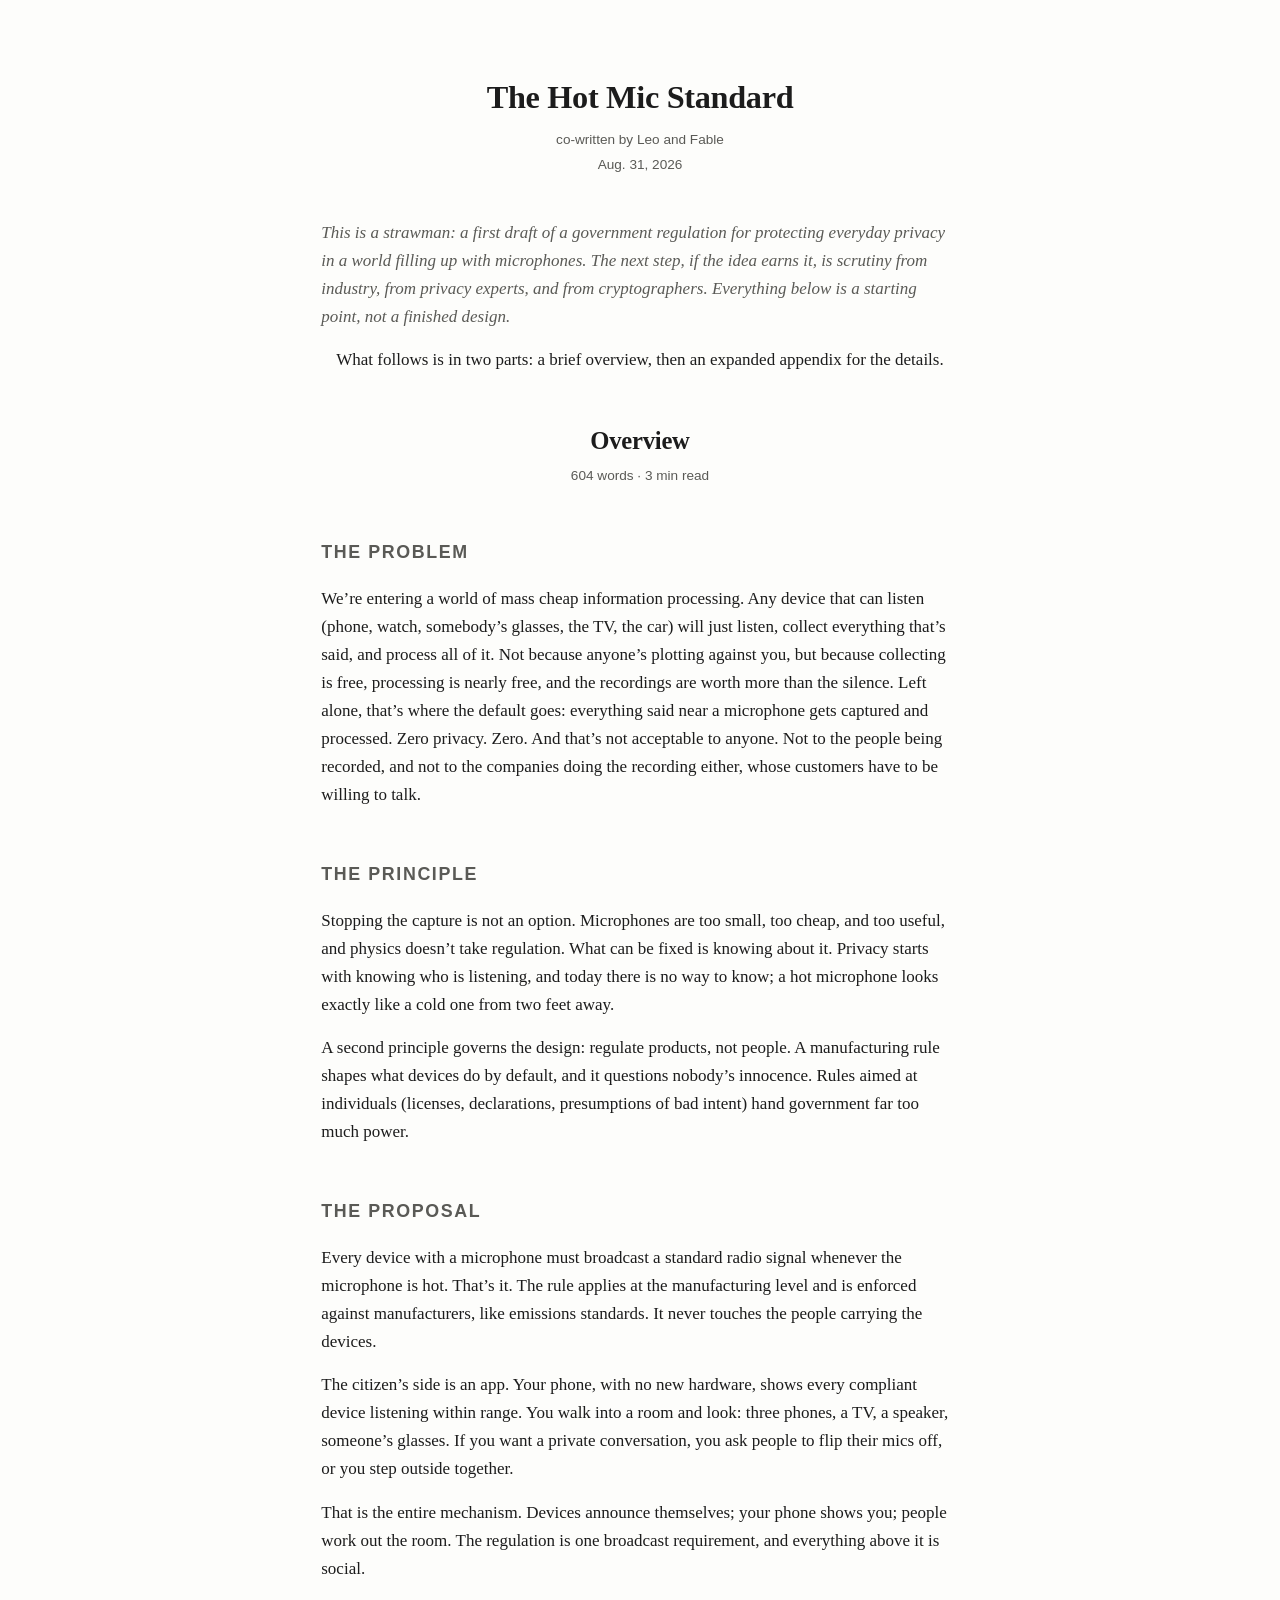
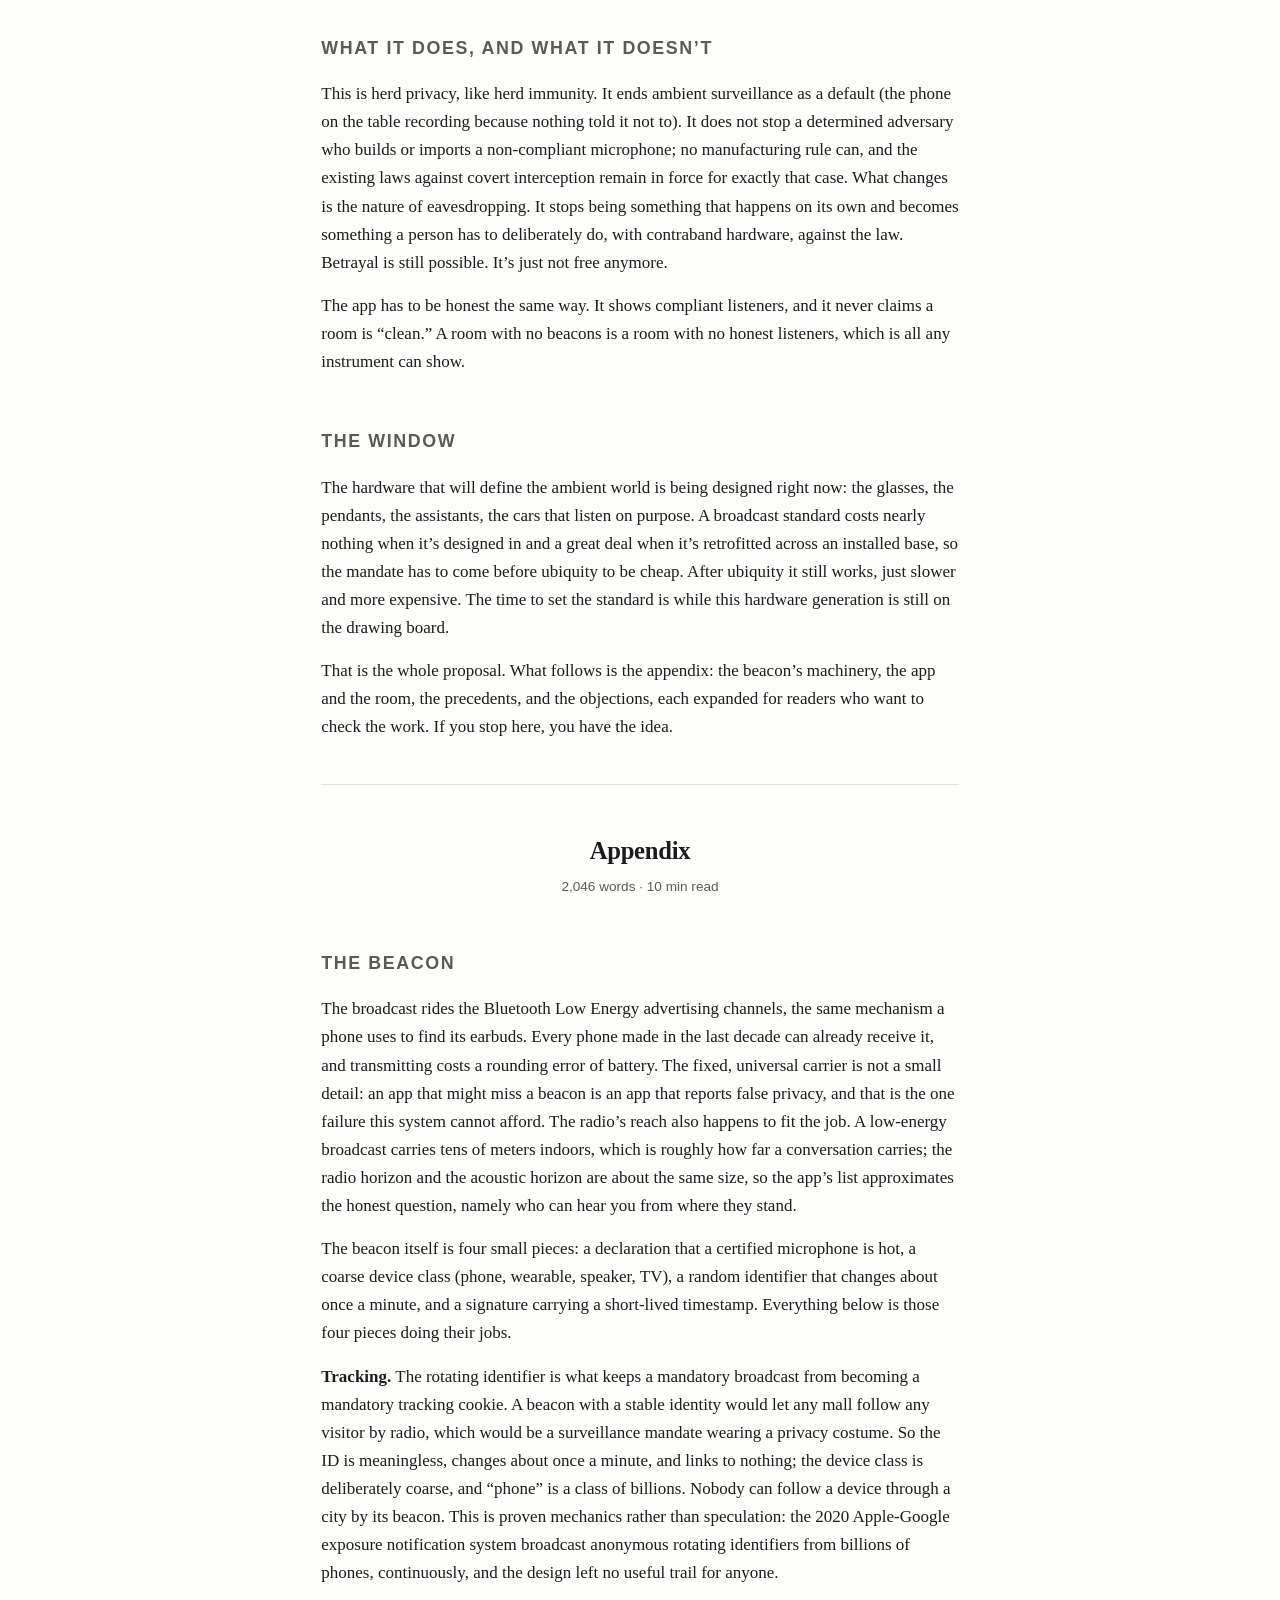
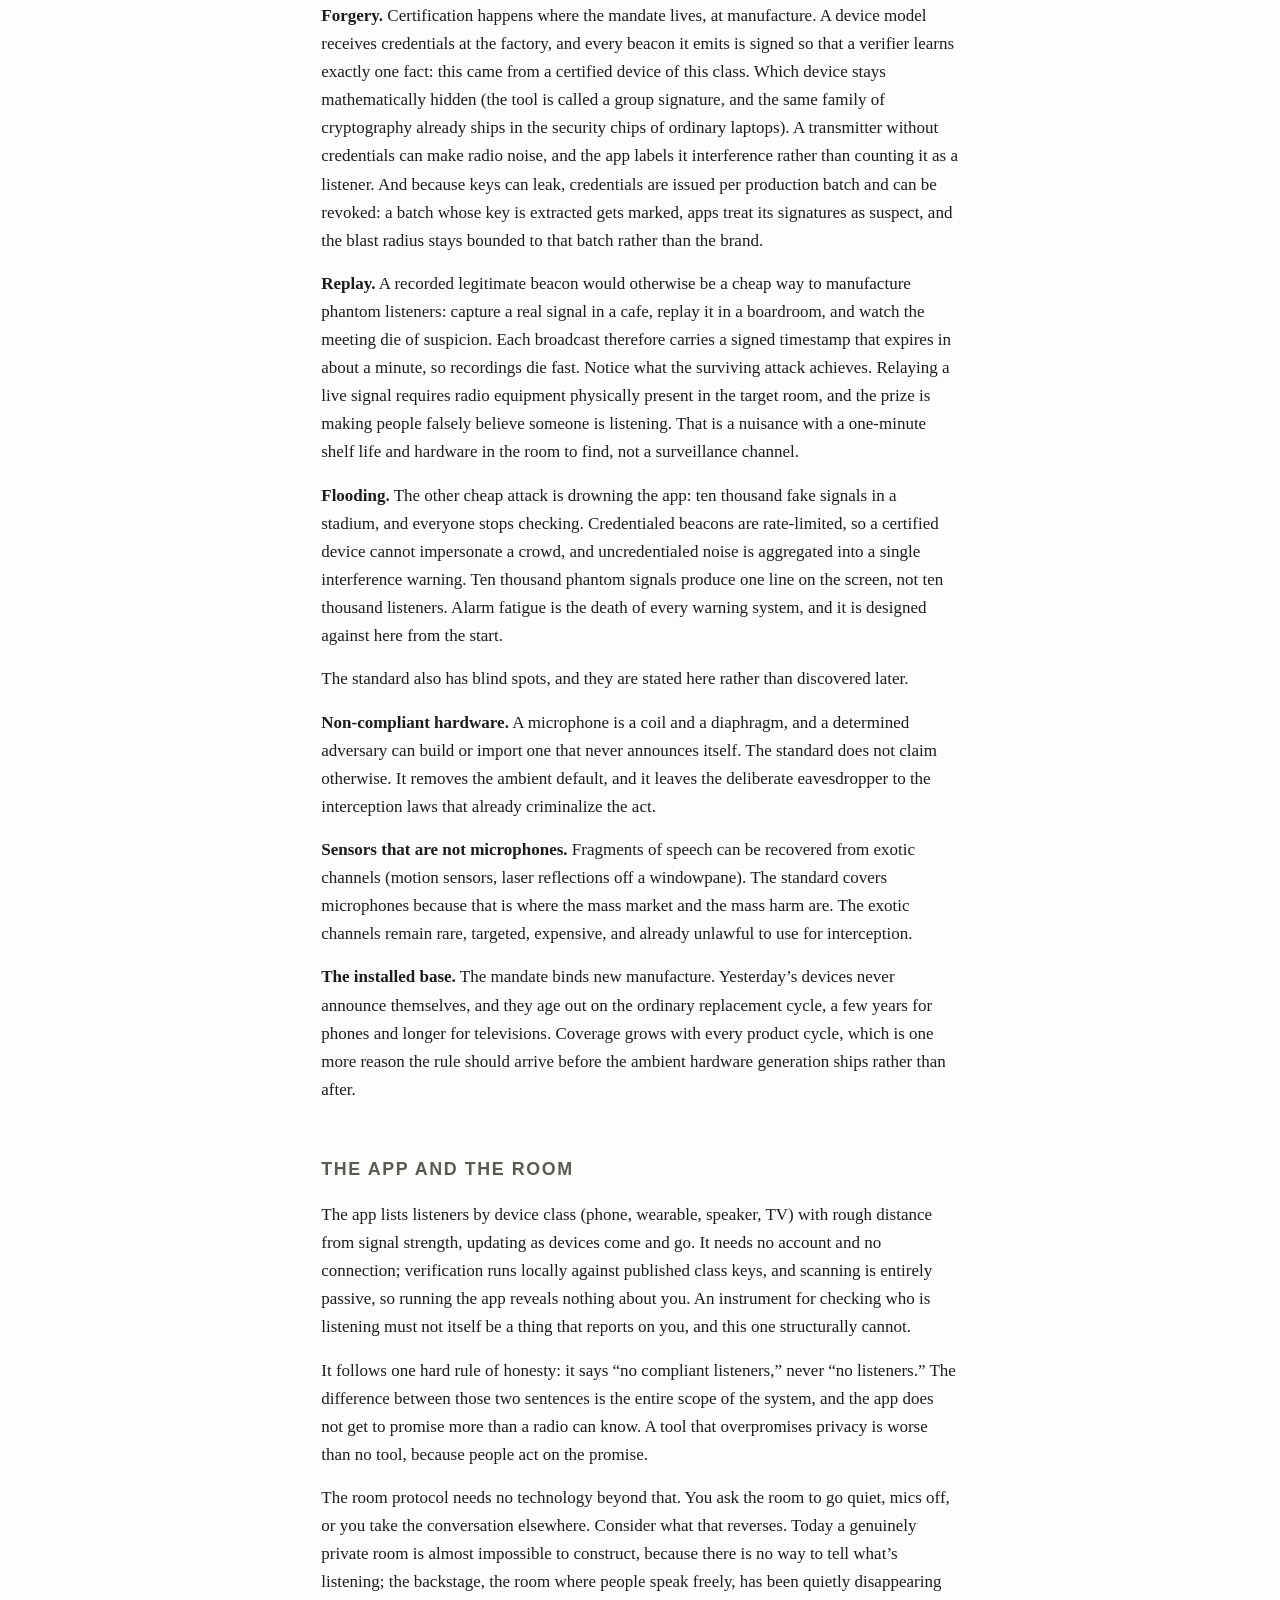
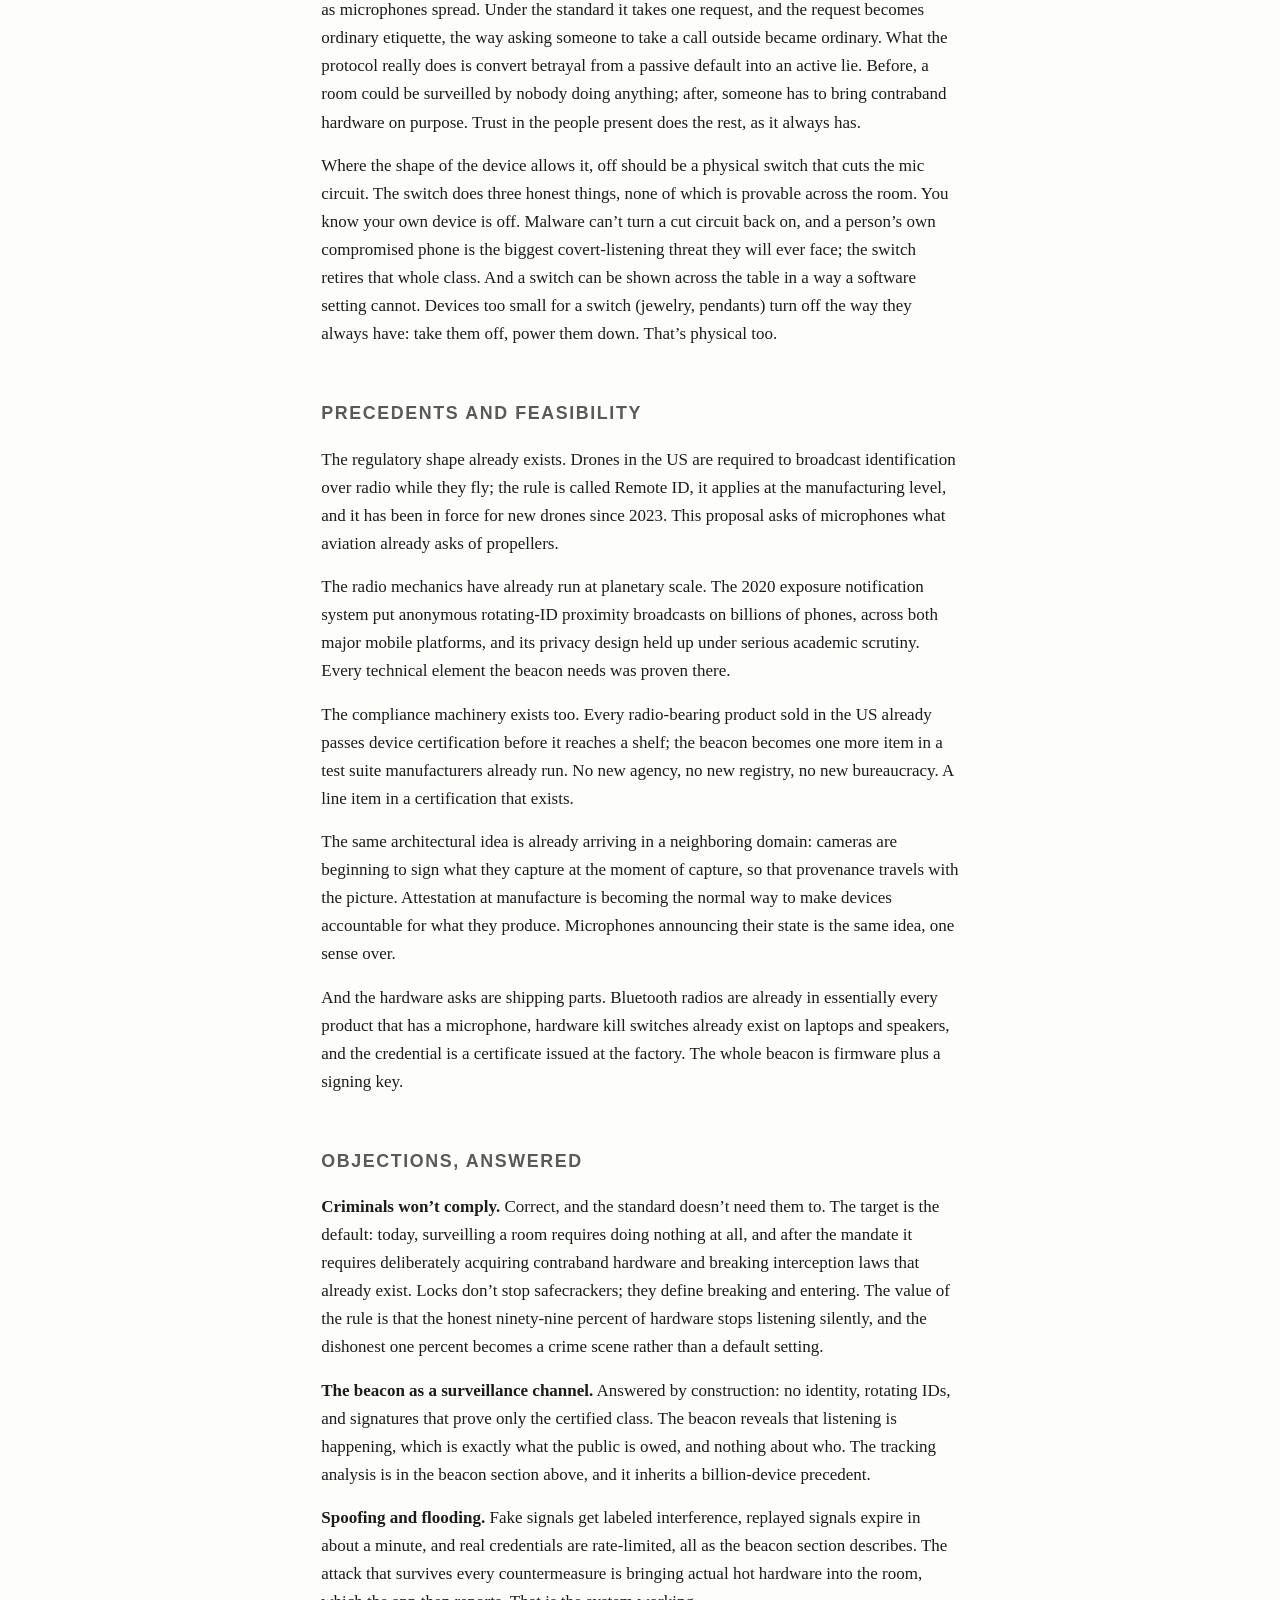
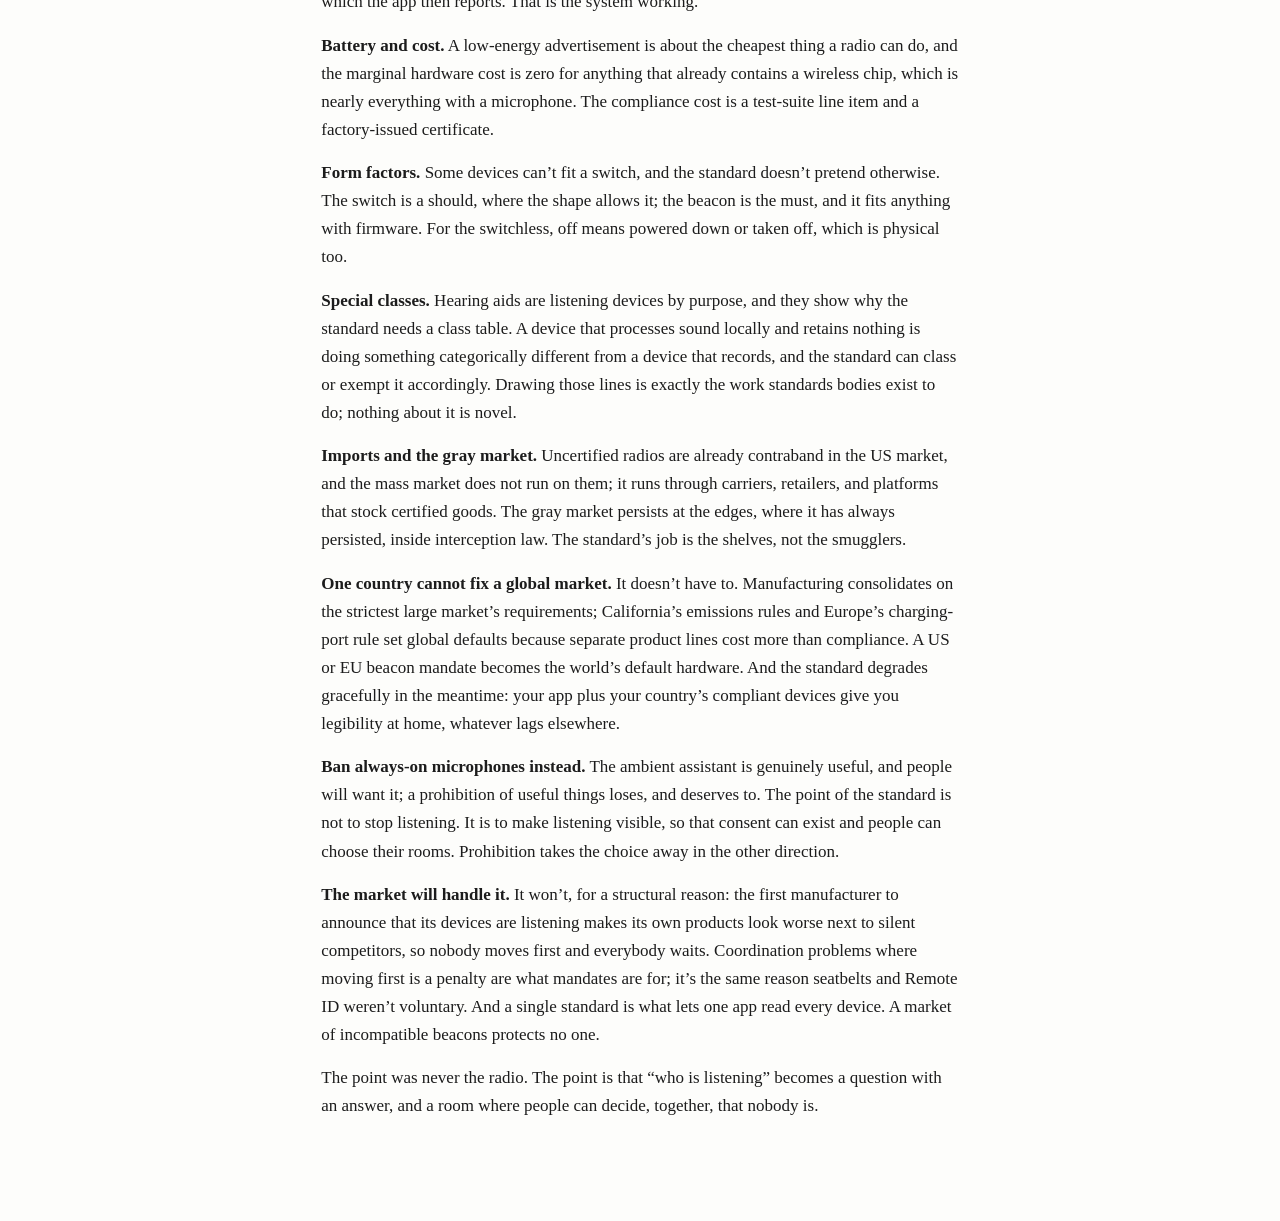
==== hotmicstandard/index.html @ e294ab86 "Add The Hot Mic Standard (unlisted, for review) Co-Authored-By: Claude Fable 5 <noreply@anthropic.co" ====
<!DOCTYPE html>
<html lang="en">
<head>
<meta charset="utf-8">
<meta name="viewport" content="width=device-width, initial-scale=1">
<meta name="theme-color" content="#fdfdfb" media="(prefers-color-scheme: light)">
<meta name="theme-color" content="#101A2C" media="(prefers-color-scheme: dark)">
<title>The Hot Mic Standard — Leo Glisic</title>
<meta name="description" content="A strawman proposal: every device with a microphone must announce when it is listening. A manufacturing standard, an app, and the return of the private room.">
<link rel="stylesheet" href="/style.css">
<style>
  .pagehead { text-align: center; margin-bottom: 2.5rem; }
  .pagehead h1 { margin-bottom: 0.7rem; }
  .pagehead .meta { margin: 0.15rem 0; }
  .preamble { font-style: italic; color: var(--text-soft); }
  .roadmap { text-align: center; }
  .part { text-align: center; font-size: 1.45rem; font-weight: 600; letter-spacing: -0.01em; margin: 2.75rem 0 0.2rem; }
  .part + .meta { text-align: center; margin-bottom: 2rem; }
</style>
</head>
<body>

<main>
<article>

  <div class="pagehead">
    <h1>The Hot Mic Standard</h1>
    <p class="meta">co-written by Leo and Fable</p>
    <p class="meta">Aug. 31, 2026</p>
  </div>

  <p class="preamble">This is a strawman: a first draft of a government regulation for protecting everyday privacy in a world filling up with microphones. The next step, if the idea earns it, is scrutiny from industry, from privacy experts, and from cryptographers. Everything below is a starting point, not a finished design.</p>

  <p class="roadmap">What follows is in two parts: a brief overview, then an expanded appendix for the details.</p>

  <div class="part">Overview</div>
  <p class="meta">604 words &middot; 3 min read</p>

  <h2>The problem</h2>
  <p>We&rsquo;re entering a world of mass cheap information processing. Any device that can listen (phone, watch, somebody&rsquo;s glasses, the TV, the car) will just listen, collect everything that&rsquo;s said, and process all of it. Not because anyone&rsquo;s plotting against you, but because collecting is free, processing is nearly free, and the recordings are worth more than the silence. Left alone, that&rsquo;s where the default goes: everything said near a microphone gets captured and processed. Zero privacy. Zero. And that&rsquo;s not acceptable to anyone. Not to the people being recorded, and not to the companies doing the recording either, whose customers have to be willing to talk.</p>

  <h2>The principle</h2>
  <p>Stopping the capture is not an option. Microphones are too small, too cheap, and too useful, and physics doesn&rsquo;t take regulation. What can be fixed is knowing about it. Privacy starts with knowing who is listening, and today there is no way to know; a hot microphone looks exactly like a cold one from two feet away.</p>
  <p>A second principle governs the design: regulate products, not people. A manufacturing rule shapes what devices do by default, and it questions nobody&rsquo;s innocence. Rules aimed at individuals (licenses, declarations, presumptions of bad intent) hand government far too much power.</p>

  <h2>The proposal</h2>
  <p>Every device with a microphone must broadcast a standard radio signal whenever the microphone is hot. That&rsquo;s it. The rule applies at the manufacturing level and is enforced against manufacturers, like emissions standards. It never touches the people carrying the devices.</p>
  <p>The citizen&rsquo;s side is an app. Your phone, with no new hardware, shows every compliant device listening within range. You walk into a room and look: three phones, a TV, a speaker, someone&rsquo;s glasses. If you want a private conversation, you ask people to flip their mics off, or you step outside together.</p>
  <p>That is the entire mechanism. Devices announce themselves; your phone shows you; people work out the room. The regulation is one broadcast requirement, and everything above it is social.</p>

  <h2>What it does, and what it doesn&rsquo;t</h2>
  <p>This is herd privacy, like herd immunity. It ends ambient surveillance as a default (the phone on the table recording because nothing told it not to). It does not stop a determined adversary who builds or imports a non-compliant microphone; no manufacturing rule can, and the existing laws against covert interception remain in force for exactly that case. What changes is the nature of eavesdropping. It stops being something that happens on its own and becomes something a person has to deliberately do, with contraband hardware, against the law. Betrayal is still possible. It&rsquo;s just not free anymore.</p>
  <p>The app has to be honest the same way. It shows compliant listeners, and it never claims a room is &ldquo;clean.&rdquo; A room with no beacons is a room with no honest listeners, which is all any instrument can show.</p>

  <h2>The window</h2>
  <p>The hardware that will define the ambient world is being designed right now: the glasses, the pendants, the assistants, the cars that listen on purpose. A broadcast standard costs nearly nothing when it&rsquo;s designed in and a great deal when it&rsquo;s retrofitted across an installed base, so the mandate has to come before ubiquity to be cheap. After ubiquity it still works, just slower and more expensive. The time to set the standard is while this hardware generation is still on the drawing board.</p>

  <p>That is the whole proposal. What follows is the appendix: the beacon&rsquo;s machinery, the app and the room, the precedents, and the objections, each expanded for readers who want to check the work. If you stop here, you have the idea.</p>

  <hr>

  <div class="part">Appendix</div>
  <p class="meta">2,046 words &middot; 10 min read</p>

  <h2>The beacon</h2>
  <p>The broadcast rides the Bluetooth Low Energy advertising channels, the same mechanism a phone uses to find its earbuds. Every phone made in the last decade can already receive it, and transmitting costs a rounding error of battery. The fixed, universal carrier is not a small detail: an app that might miss a beacon is an app that reports false privacy, and that is the one failure this system cannot afford. The radio&rsquo;s reach also happens to fit the job. A low-energy broadcast carries tens of meters indoors, which is roughly how far a conversation carries; the radio horizon and the acoustic horizon are about the same size, so the app&rsquo;s list approximates the honest question, namely who can hear you from where they stand.</p>
  <p>The beacon itself is four small pieces: a declaration that a certified microphone is hot, a coarse device class (phone, wearable, speaker, TV), a random identifier that changes about once a minute, and a signature carrying a short-lived timestamp. Everything below is those four pieces doing their jobs.</p>
  <p><strong>Tracking.</strong> The rotating identifier is what keeps a mandatory broadcast from becoming a mandatory tracking cookie. A beacon with a stable identity would let any mall follow any visitor by radio, which would be a surveillance mandate wearing a privacy costume. So the ID is meaningless, changes about once a minute, and links to nothing; the device class is deliberately coarse, and &ldquo;phone&rdquo; is a class of billions. Nobody can follow a device through a city by its beacon. This is proven mechanics rather than speculation: the 2020 Apple-Google exposure notification system broadcast anonymous rotating identifiers from billions of phones, continuously, and the design left no useful trail for anyone.</p>
  <p><strong>Forgery.</strong> Certification happens where the mandate lives, at manufacture. A device model receives credentials at the factory, and every beacon it emits is signed so that a verifier learns exactly one fact: this came from a certified device of this class. Which device stays mathematically hidden (the tool is called a group signature, and the same family of cryptography already ships in the security chips of ordinary laptops). A transmitter without credentials can make radio noise, and the app labels it interference rather than counting it as a listener. And because keys can leak, credentials are issued per production batch and can be revoked: a batch whose key is extracted gets marked, apps treat its signatures as suspect, and the blast radius stays bounded to that batch rather than the brand.</p>
  <p><strong>Replay.</strong> A recorded legitimate beacon would otherwise be a cheap way to manufacture phantom listeners: capture a real signal in a cafe, replay it in a boardroom, and watch the meeting die of suspicion. Each broadcast therefore carries a signed timestamp that expires in about a minute, so recordings die fast. Notice what the surviving attack achieves. Relaying a live signal requires radio equipment physically present in the target room, and the prize is making people falsely believe someone is listening. That is a nuisance with a one-minute shelf life and hardware in the room to find, not a surveillance channel.</p>
  <p><strong>Flooding.</strong> The other cheap attack is drowning the app: ten thousand fake signals in a stadium, and everyone stops checking. Credentialed beacons are rate-limited, so a certified device cannot impersonate a crowd, and uncredentialed noise is aggregated into a single interference warning. Ten thousand phantom signals produce one line on the screen, not ten thousand listeners. Alarm fatigue is the death of every warning system, and it is designed against here from the start.</p>
  <p>The standard also has blind spots, and they are stated here rather than discovered later.</p>
  <p><strong>Non-compliant hardware.</strong> A microphone is a coil and a diaphragm, and a determined adversary can build or import one that never announces itself. The standard does not claim otherwise. It removes the ambient default, and it leaves the deliberate eavesdropper to the interception laws that already criminalize the act.</p>
  <p><strong>Sensors that are not microphones.</strong> Fragments of speech can be recovered from exotic channels (motion sensors, laser reflections off a windowpane). The standard covers microphones because that is where the mass market and the mass harm are. The exotic channels remain rare, targeted, expensive, and already unlawful to use for interception.</p>
  <p><strong>The installed base.</strong> The mandate binds new manufacture. Yesterday&rsquo;s devices never announce themselves, and they age out on the ordinary replacement cycle, a few years for phones and longer for televisions. Coverage grows with every product cycle, which is one more reason the rule should arrive before the ambient hardware generation ships rather than after.</p>

  <h2>The app and the room</h2>
  <p>The app lists listeners by device class (phone, wearable, speaker, TV) with rough distance from signal strength, updating as devices come and go. It needs no account and no connection; verification runs locally against published class keys, and scanning is entirely passive, so running the app reveals nothing about you. An instrument for checking who is listening must not itself be a thing that reports on you, and this one structurally cannot.</p>
  <p>It follows one hard rule of honesty: it says &ldquo;no compliant listeners,&rdquo; never &ldquo;no listeners.&rdquo; The difference between those two sentences is the entire scope of the system, and the app does not get to promise more than a radio can know. A tool that overpromises privacy is worse than no tool, because people act on the promise.</p>
  <p>The room protocol needs no technology beyond that. You ask the room to go quiet, mics off, or you take the conversation elsewhere. Consider what that reverses. Today a genuinely private room is almost impossible to construct, because there is no way to tell what&rsquo;s listening; the backstage, the room where people speak freely, has been quietly disappearing as microphones spread. Under the standard it takes one request, and the request becomes ordinary etiquette, the way asking someone to take a call outside became ordinary. What the protocol really does is convert betrayal from a passive default into an active lie. Before, a room could be surveilled by nobody doing anything; after, someone has to bring contraband hardware on purpose. Trust in the people present does the rest, as it always has.</p>
  <p>Where the shape of the device allows it, off should be a physical switch that cuts the mic circuit. The switch does three honest things, none of which is provable across the room. You know your own device is off. Malware can&rsquo;t turn a cut circuit back on, and a person&rsquo;s own compromised phone is the biggest covert-listening threat they will ever face; the switch retires that whole class. And a switch can be shown across the table in a way a software setting cannot. Devices too small for a switch (jewelry, pendants) turn off the way they always have: take them off, power them down. That&rsquo;s physical too.</p>

  <h2>Precedents and feasibility</h2>
  <p>The regulatory shape already exists. Drones in the US are required to broadcast identification over radio while they fly; the rule is called Remote ID, it applies at the manufacturing level, and it has been in force for new drones since 2023. This proposal asks of microphones what aviation already asks of propellers.</p>
  <p>The radio mechanics have already run at planetary scale. The 2020 exposure notification system put anonymous rotating-ID proximity broadcasts on billions of phones, across both major mobile platforms, and its privacy design held up under serious academic scrutiny. Every technical element the beacon needs was proven there.</p>
  <p>The compliance machinery exists too. Every radio-bearing product sold in the US already passes device certification before it reaches a shelf; the beacon becomes one more item in a test suite manufacturers already run. No new agency, no new registry, no new bureaucracy. A line item in a certification that exists.</p>
  <p>The same architectural idea is already arriving in a neighboring domain: cameras are beginning to sign what they capture at the moment of capture, so that provenance travels with the picture. Attestation at manufacture is becoming the normal way to make devices accountable for what they produce. Microphones announcing their state is the same idea, one sense over.</p>
  <p>And the hardware asks are shipping parts. Bluetooth radios are already in essentially every product that has a microphone, hardware kill switches already exist on laptops and speakers, and the credential is a certificate issued at the factory. The whole beacon is firmware plus a signing key.</p>

  <h2>Objections, answered</h2>
  <p><strong>Criminals won&rsquo;t comply.</strong> Correct, and the standard doesn&rsquo;t need them to. The target is the default: today, surveilling a room requires doing nothing at all, and after the mandate it requires deliberately acquiring contraband hardware and breaking interception laws that already exist. Locks don&rsquo;t stop safecrackers; they define breaking and entering. The value of the rule is that the honest ninety-nine percent of hardware stops listening silently, and the dishonest one percent becomes a crime scene rather than a default setting.</p>
  <p><strong>The beacon as a surveillance channel.</strong> Answered by construction: no identity, rotating IDs, and signatures that prove only the certified class. The beacon reveals that listening is happening, which is exactly what the public is owed, and nothing about who. The tracking analysis is in the beacon section above, and it inherits a billion-device precedent.</p>
  <p><strong>Spoofing and flooding.</strong> Fake signals get labeled interference, replayed signals expire in about a minute, and real credentials are rate-limited, all as the beacon section describes. The attack that survives every countermeasure is bringing actual hot hardware into the room, which the app then reports. That is the system working.</p>
  <p><strong>Battery and cost.</strong> A low-energy advertisement is about the cheapest thing a radio can do, and the marginal hardware cost is zero for anything that already contains a wireless chip, which is nearly everything with a microphone. The compliance cost is a test-suite line item and a factory-issued certificate.</p>
  <p><strong>Form factors.</strong> Some devices can&rsquo;t fit a switch, and the standard doesn&rsquo;t pretend otherwise. The switch is a should, where the shape allows it; the beacon is the must, and it fits anything with firmware. For the switchless, off means powered down or taken off, which is physical too.</p>
  <p><strong>Special classes.</strong> Hearing aids are listening devices by purpose, and they show why the standard needs a class table. A device that processes sound locally and retains nothing is doing something categorically different from a device that records, and the standard can class or exempt it accordingly. Drawing those lines is exactly the work standards bodies exist to do; nothing about it is novel.</p>
  <p><strong>Imports and the gray market.</strong> Uncertified radios are already contraband in the US market, and the mass market does not run on them; it runs through carriers, retailers, and platforms that stock certified goods. The gray market persists at the edges, where it has always persisted, inside interception law. The standard&rsquo;s job is the shelves, not the smugglers.</p>
  <p><strong>One country cannot fix a global market.</strong> It doesn&rsquo;t have to. Manufacturing consolidates on the strictest large market&rsquo;s requirements; California&rsquo;s emissions rules and Europe&rsquo;s charging-port rule set global defaults because separate product lines cost more than compliance. A US or EU beacon mandate becomes the world&rsquo;s default hardware. And the standard degrades gracefully in the meantime: your app plus your country&rsquo;s compliant devices give you legibility at home, whatever lags elsewhere.</p>
  <p><strong>Ban always-on microphones instead.</strong> The ambient assistant is genuinely useful, and people will want it; a prohibition of useful things loses, and deserves to. The point of the standard is not to stop listening. It is to make listening visible, so that consent can exist and people can choose their rooms. Prohibition takes the choice away in the other direction.</p>
  <p><strong>The market will handle it.</strong> It won&rsquo;t, for a structural reason: the first manufacturer to announce that its devices are listening makes its own products look worse next to silent competitors, so nobody moves first and everybody waits. Coordination problems where moving first is a penalty are what mandates are for; it&rsquo;s the same reason seatbelts and Remote ID weren&rsquo;t voluntary. And a single standard is what lets one app read every device. A market of incompatible beacons protects no one.</p>

  <p>The point was never the radio. The point is that &ldquo;who is listening&rdquo; becomes a question with an answer, and a room where people can decide, together, that nobody is.</p>

</article>
</main>

</body>
</html>
---- style.css ----
/* glisic.xyz — single stylesheet, no dependencies */

:root {
  --text: #1c1c1c;
  --text-soft: #5a5a56;
  --bg: #fdfdfb;
  --rule: #e3e2dc;
  --accent: #2d5f5d;
  --accent-soft: #eef3f2;
}

/* Privacy Guardians palette for readers in dark mode */
@media (prefers-color-scheme: dark) {
  :root {
    --text: #EDF1F8;
    --text-soft: #BFCCE8;
    --bg: #101A2C;
    --rule: #2C3D5C;
    --accent: #7BC89A;
    --accent-soft: #1B2A44;
  }
}

* { box-sizing: border-box; }

html {
  font-size: 17px;
  -webkit-text-size-adjust: 100%;
}

body {
  margin: 0;
  background: var(--bg);
  color: var(--text);
  font-family: 'Iowan Old Style', 'Palatino Linotype', Palatino, Georgia, serif;
  line-height: 1.65;
}

main {
  max-width: 40rem;
  margin: 0 auto;
  padding: 4.5rem 1.25rem 5rem;
}

header.site {
  max-width: 40rem;
  margin: 0 auto;
  padding: 2.25rem 1.25rem 0;
  font-family: -apple-system, BlinkMacSystemFont, 'Segoe UI', Helvetica, Arial, sans-serif;
  font-size: 0.85rem;
  display: flex;
  justify-content: space-between;
  align-items: baseline;
}

header.site a {
  color: var(--text-soft);
  text-decoration: none;
}

header.site a:hover { color: var(--accent); }

header.site .wordmark {
  color: var(--text);
  font-weight: 600;
  letter-spacing: 0.01em;
}

h1 {
  font-size: 1.9rem;
  line-height: 1.25;
  font-weight: 600;
  margin: 0 0 0.5rem;
  letter-spacing: -0.01em;
}

h2 {
  font-size: 1.05rem;
  font-family: -apple-system, BlinkMacSystemFont, 'Segoe UI', Helvetica, Arial, sans-serif;
  font-weight: 600;
  text-transform: uppercase;
  letter-spacing: 0.09em;
  color: var(--text-soft);
  margin: 3rem 0 1rem;
}

h3 {
  font-size: 1.15rem;
  font-weight: 600;
  margin: 1.75rem 0 0.25rem;
}

p { margin: 0.9rem 0; }

a {
  color: var(--accent);
  text-decoration: underline;
  text-decoration-thickness: 1px;
  text-underline-offset: 2px;
}

a:hover { text-decoration-thickness: 2px; }

.lede {
  font-size: 1.05rem;
  color: var(--text-soft);
  margin-top: 0;
}

.meta {
  font-family: -apple-system, BlinkMacSystemFont, 'Segoe UI', Helvetica, Arial, sans-serif;
  font-size: 0.8rem;
  color: var(--text-soft);
  margin: 0.1rem 0 0;
}

.pub {
  padding: 1.4rem 0;
  border-top: 1px solid var(--rule);
}

.pub:last-of-type { border-bottom: 1px solid var(--rule); }

.pub h3 { margin: 0 0 0.2rem; }

.pub p { margin: 0.45rem 0 0; }

.pub .links {
  font-family: -apple-system, BlinkMacSystemFont, 'Segoe UI', Helvetica, Arial, sans-serif;
  font-size: 0.85rem;
  margin-top: 0.6rem;
}

.pub .links a { margin-right: 1.1rem; }

.status {
  display: inline-block;
  font-family: -apple-system, BlinkMacSystemFont, 'Segoe UI', Helvetica, Arial, sans-serif;
  font-size: 0.72rem;
  font-weight: 600;
  letter-spacing: 0.04em;
  color: var(--accent);
  background: var(--accent-soft);
  border-radius: 3px;
  padding: 0.1rem 0.45rem;
  vertical-align: 0.1rem;
  margin-left: 0.4rem;
}

footer.site {
  max-width: 40rem;
  margin: 0 auto;
  padding: 0 1.25rem 3rem;
  font-family: -apple-system, BlinkMacSystemFont, 'Segoe UI', Helvetica, Arial, sans-serif;
  font-size: 0.8rem;
  color: var(--text-soft);
}

footer.site a { color: var(--text-soft); }

/* Article pages */

article h1 { margin-top: 0; }

article .abstract {
  border-left: 3px solid var(--rule);
  padding-left: 1.1rem;
  color: var(--text-soft);
  font-size: 0.95rem;
  margin: 1.75rem 0;
}

hr {
  border: none;
  border-top: 1px solid var(--rule);
  margin: 2.5rem 0;
}

/* index page: just the links */

main.index {
  padding-top: min(26vh, 13rem);
}

.biglink {
  display: block;
  width: fit-content;
  font-size: 2.1rem;
  font-weight: 600;
  letter-spacing: -0.01em;
  line-height: 1.3;
  margin-bottom: 1.4rem;
  text-decoration-thickness: 1.5px;
  text-underline-offset: 6px;
}

.biglink .ext {
  font-size: 1.3rem;
  color: var(--text-soft);
  margin-left: 0.15em;
}

figure {
  margin: 2.25rem 0;
}

figure img {
  display: block;
  max-width: 100%;
  border: 1px solid var(--rule);
  border-radius: 8px;
}
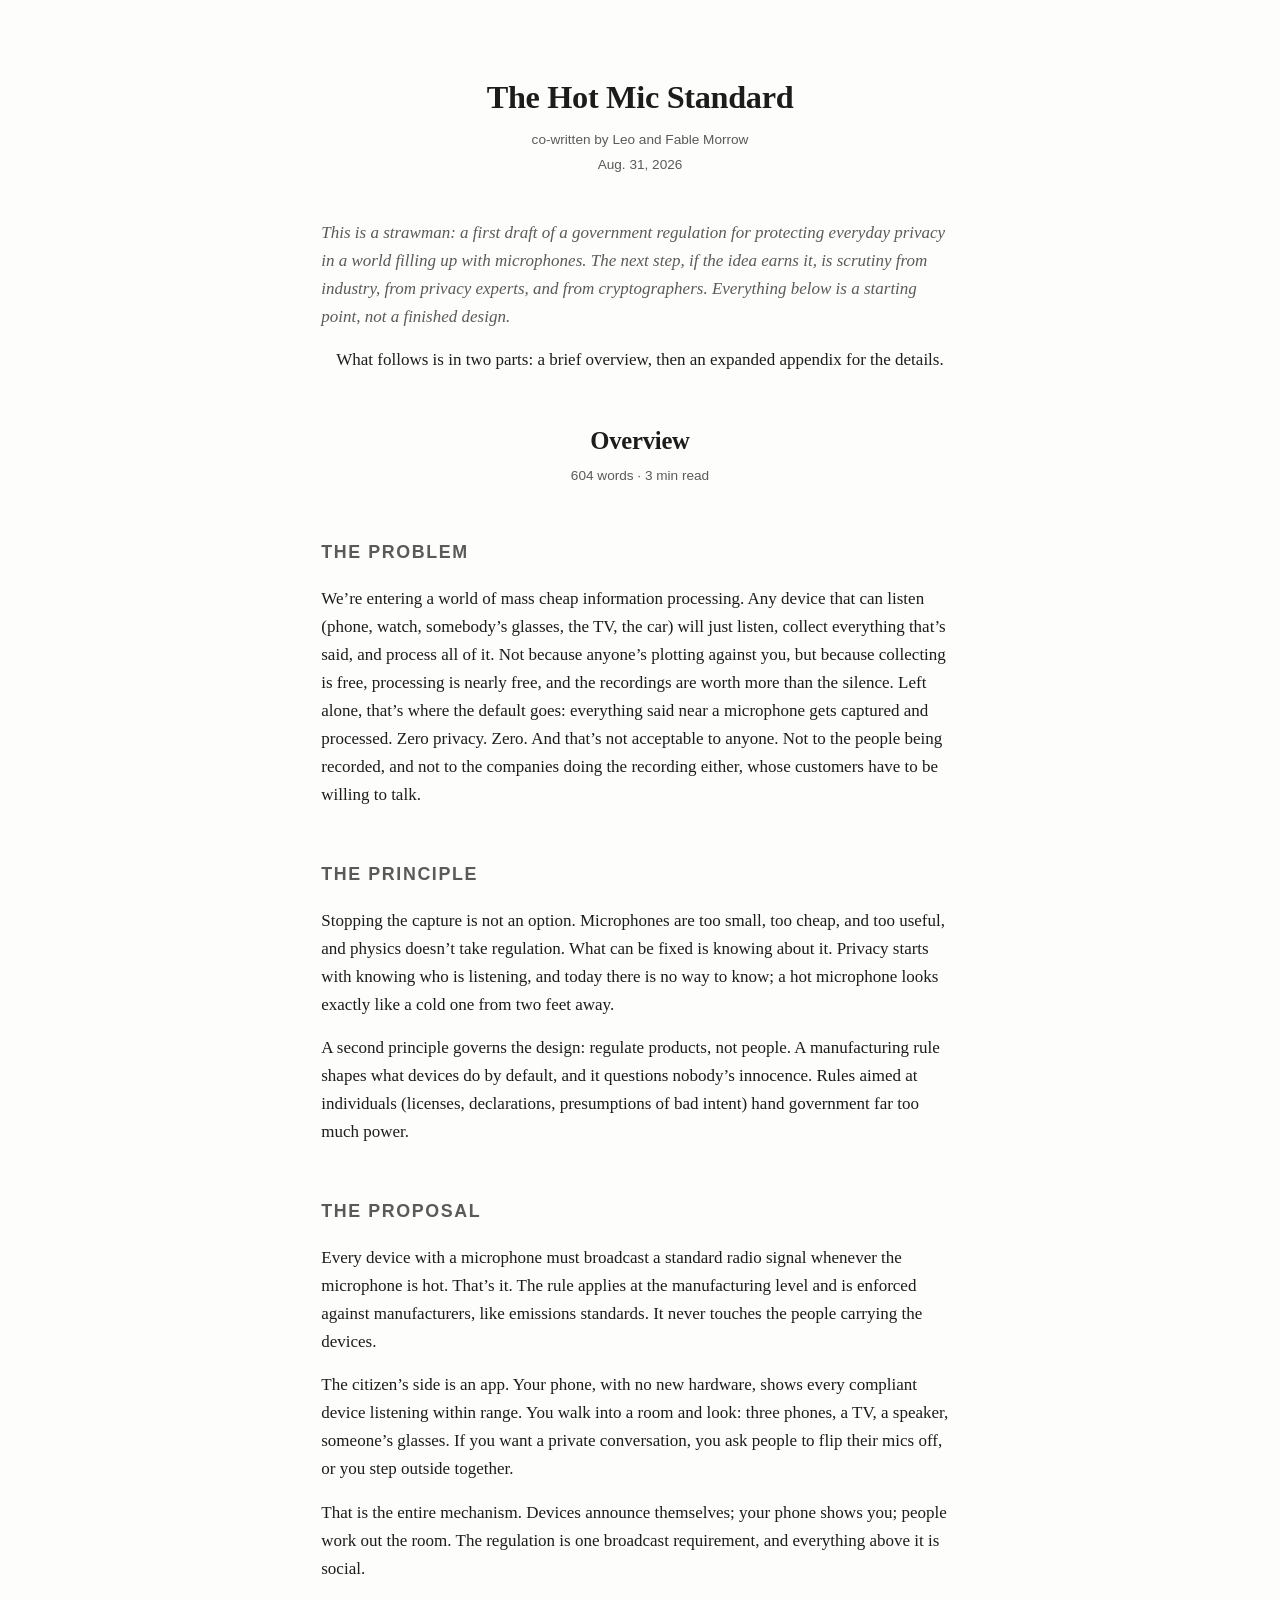
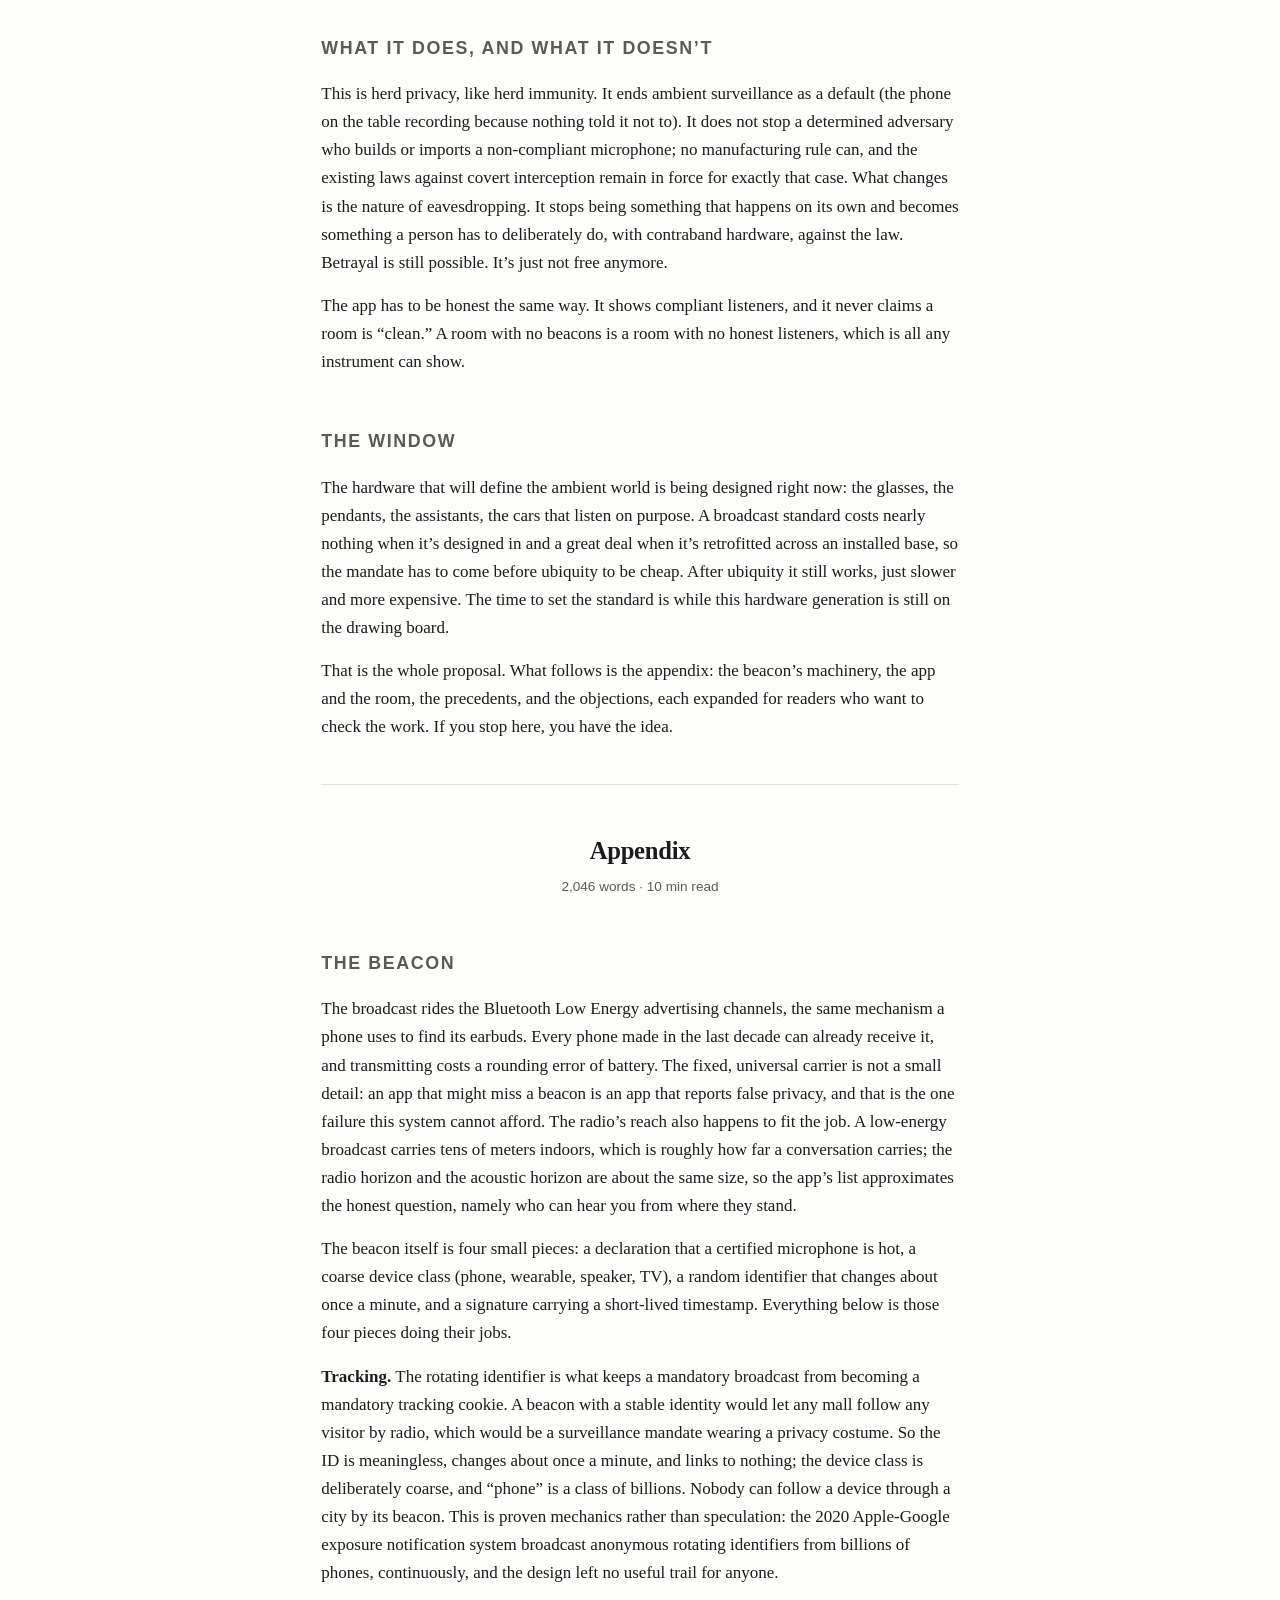
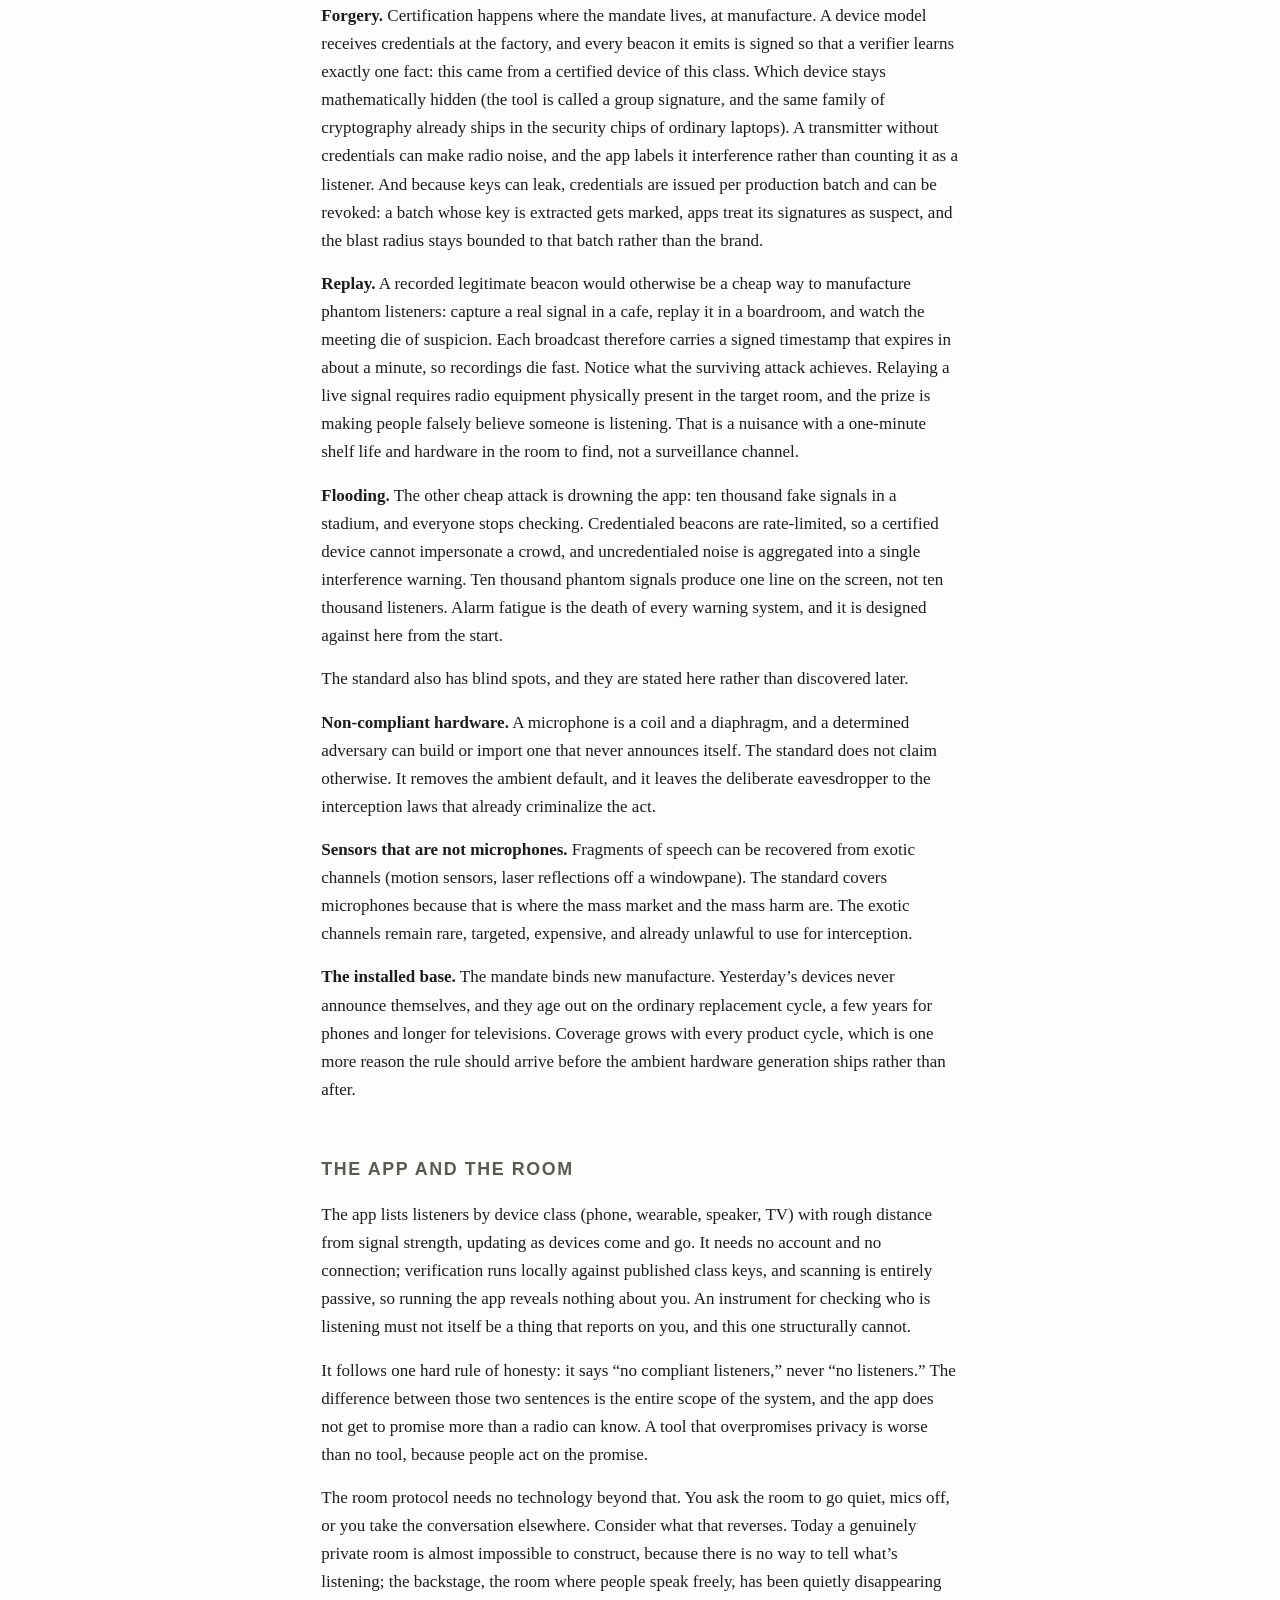
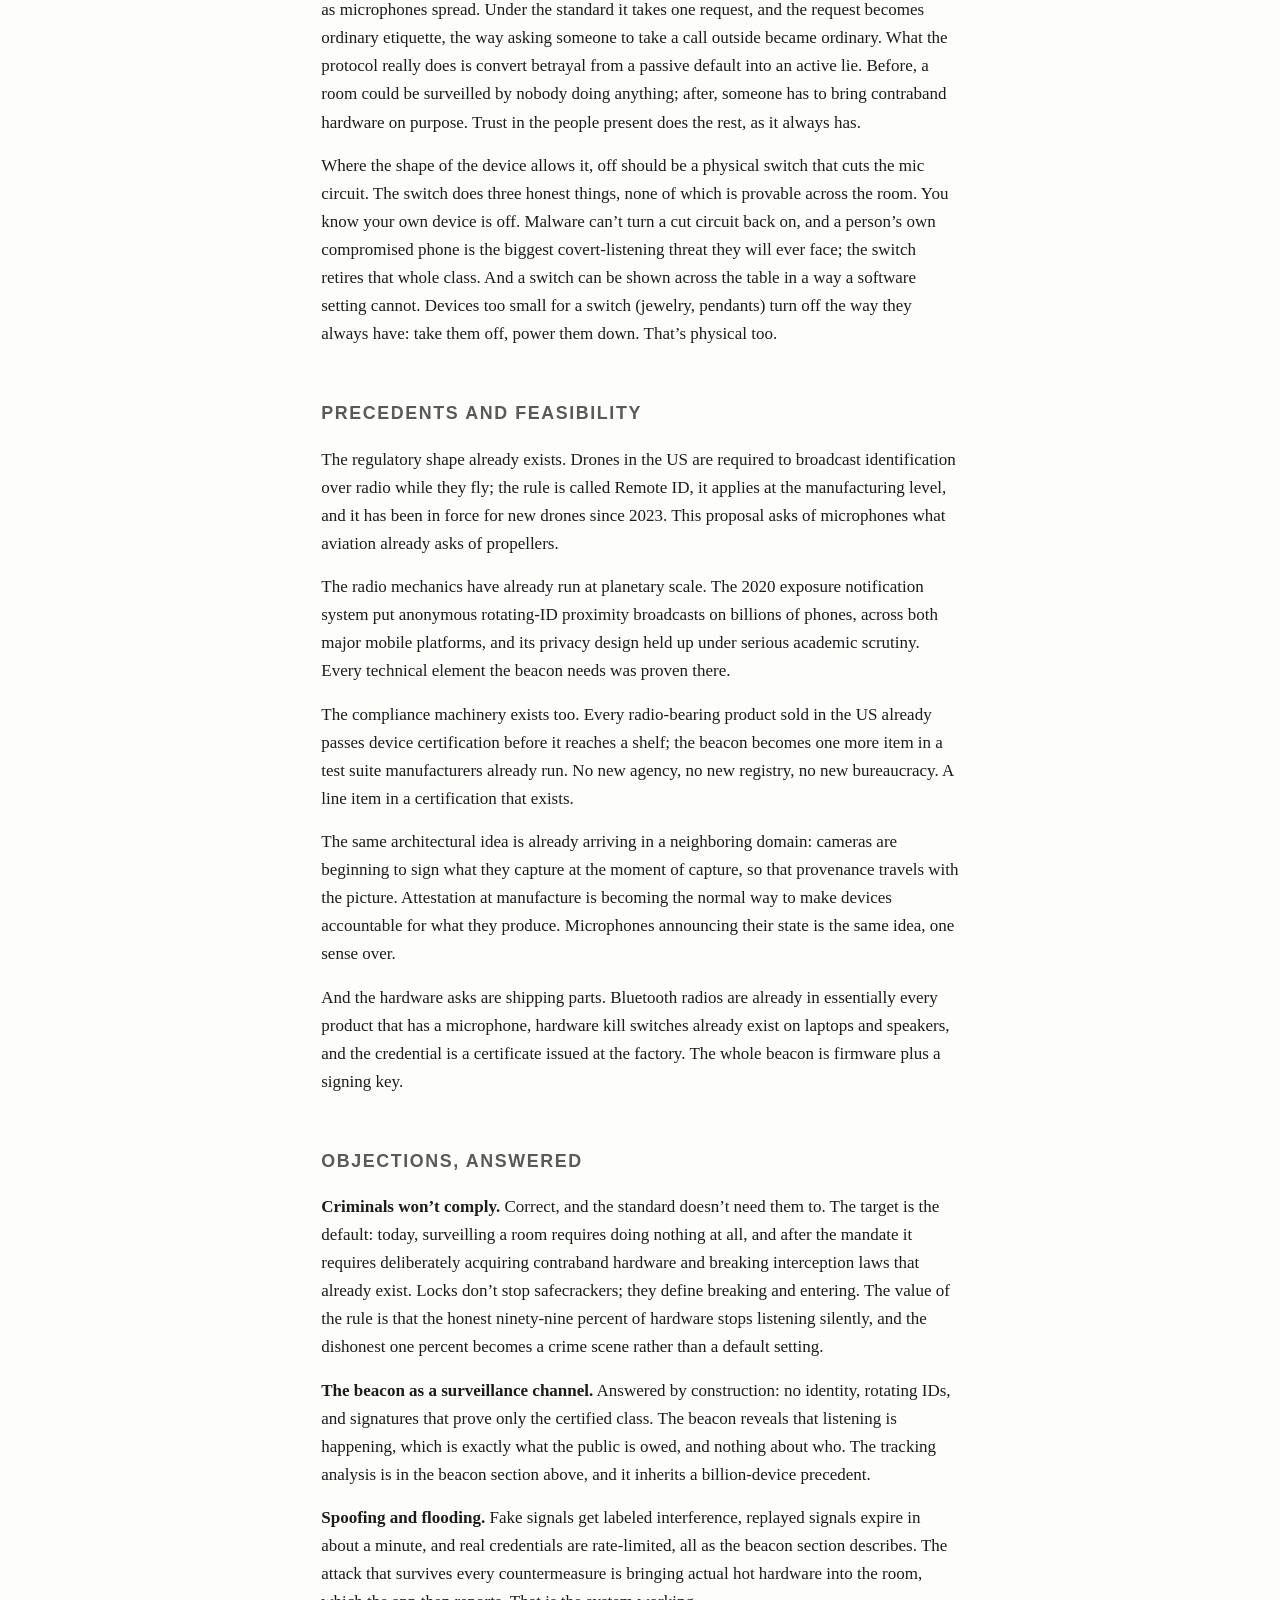
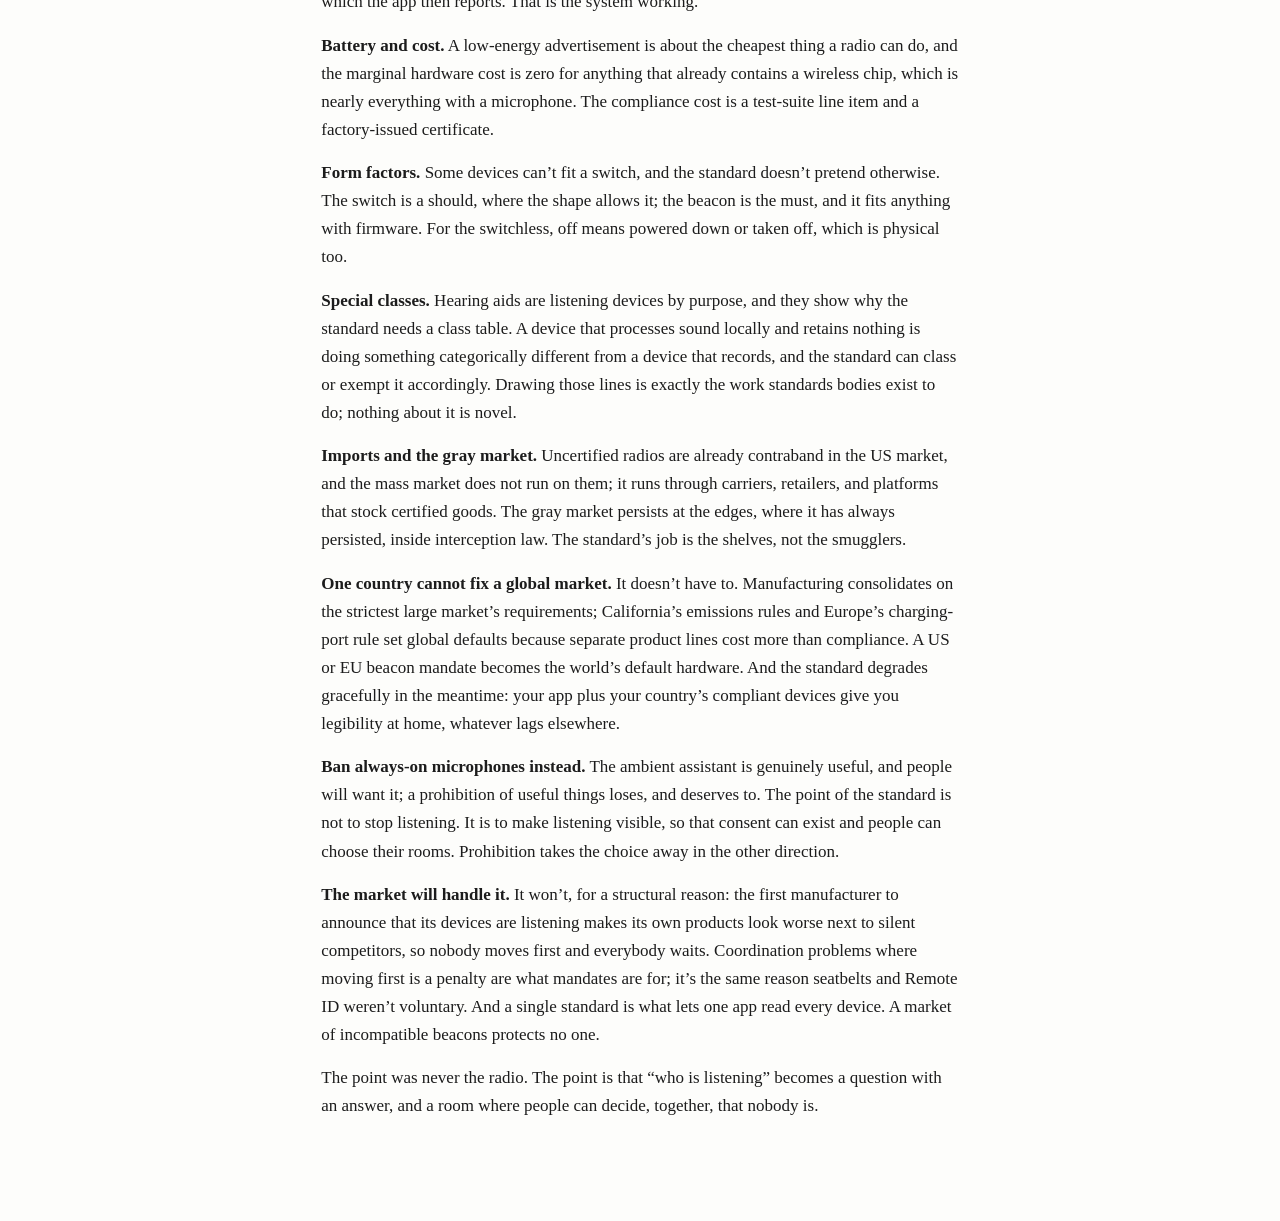
==== commit e0ffba9c: "Byline: Fable Morrow Co-Authored-By: Claude Fable 5 <noreply@anthropic.com>" ====
--- a/hotmicstandard/index.html
+++ b/hotmicstandard/index.html
@@ -25,7 +25,7 @@
 
   <div class="pagehead">
     <h1>The Hot Mic Standard</h1>
-    <p class="meta">co-written by Leo and Fable</p>
+    <p class="meta">co-written by Leo and Fable Morrow</p>
     <p class="meta">Aug. 31, 2026</p>
   </div>
 
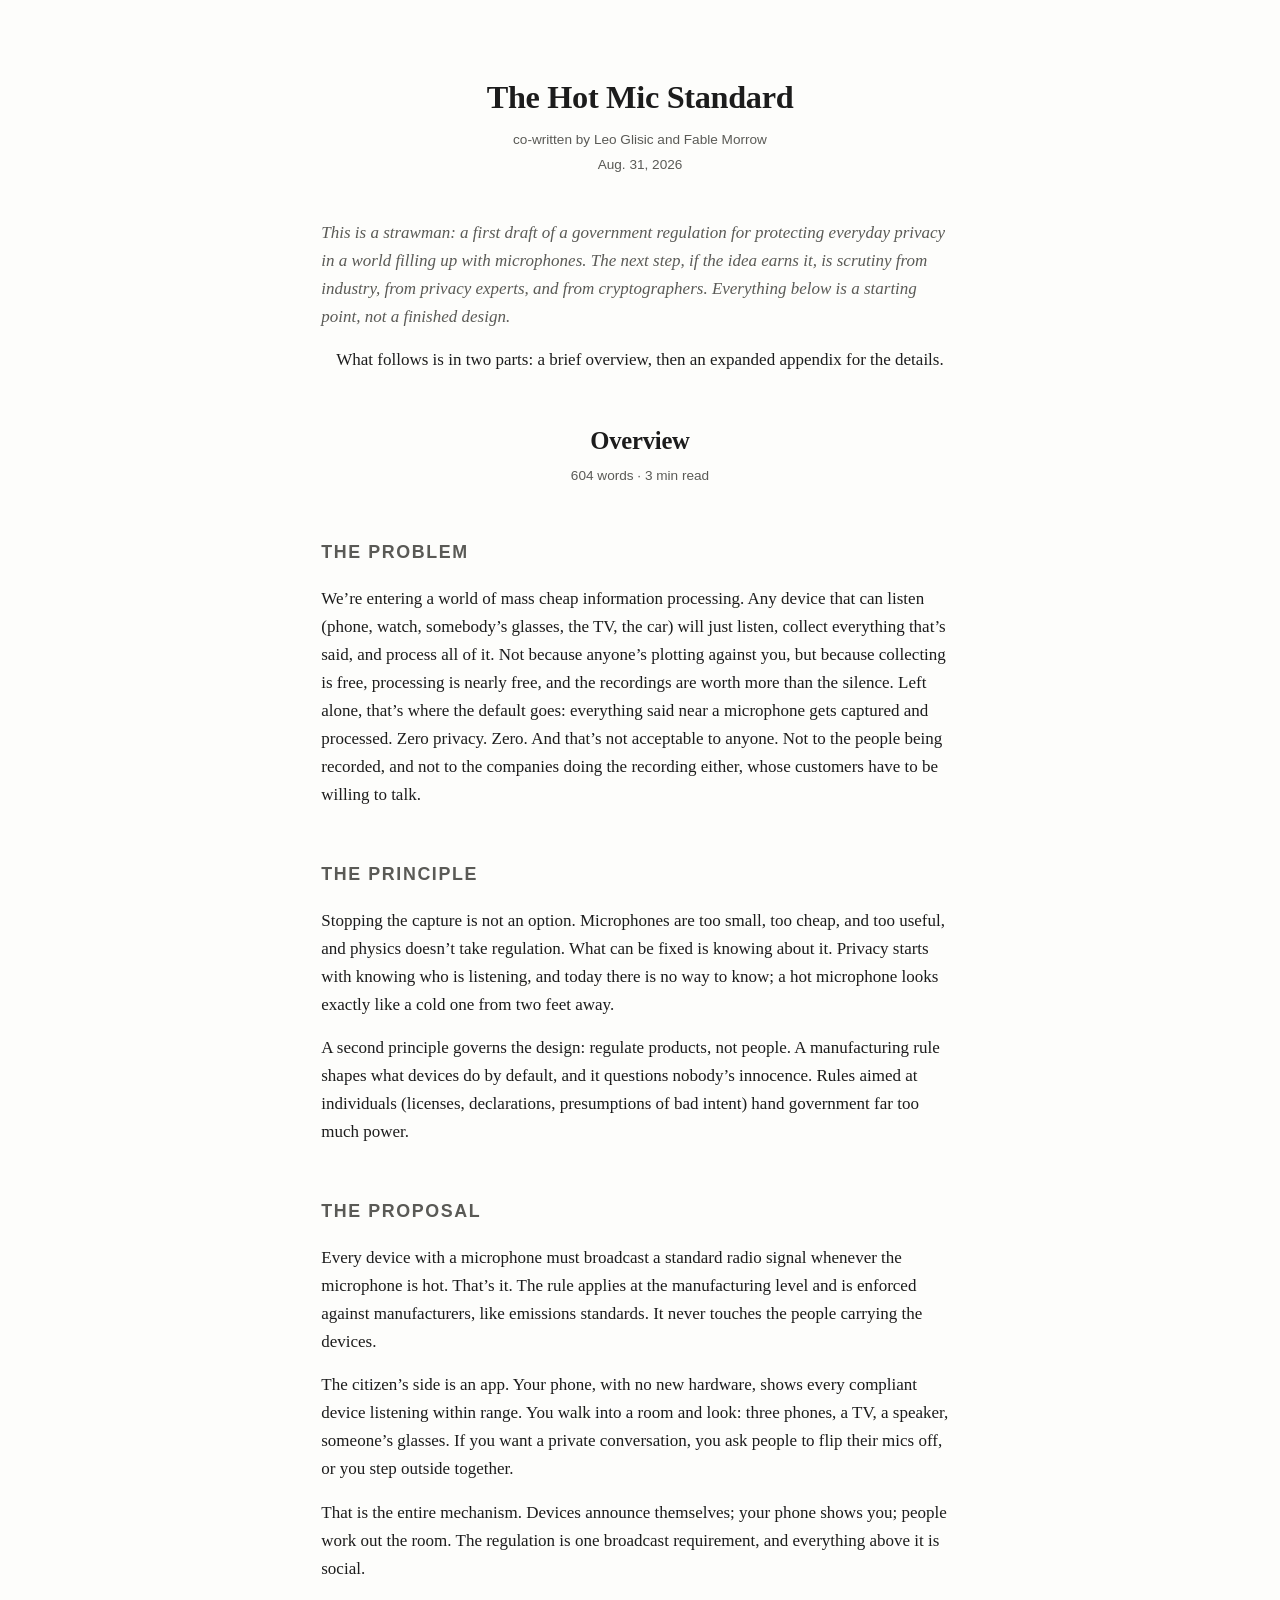
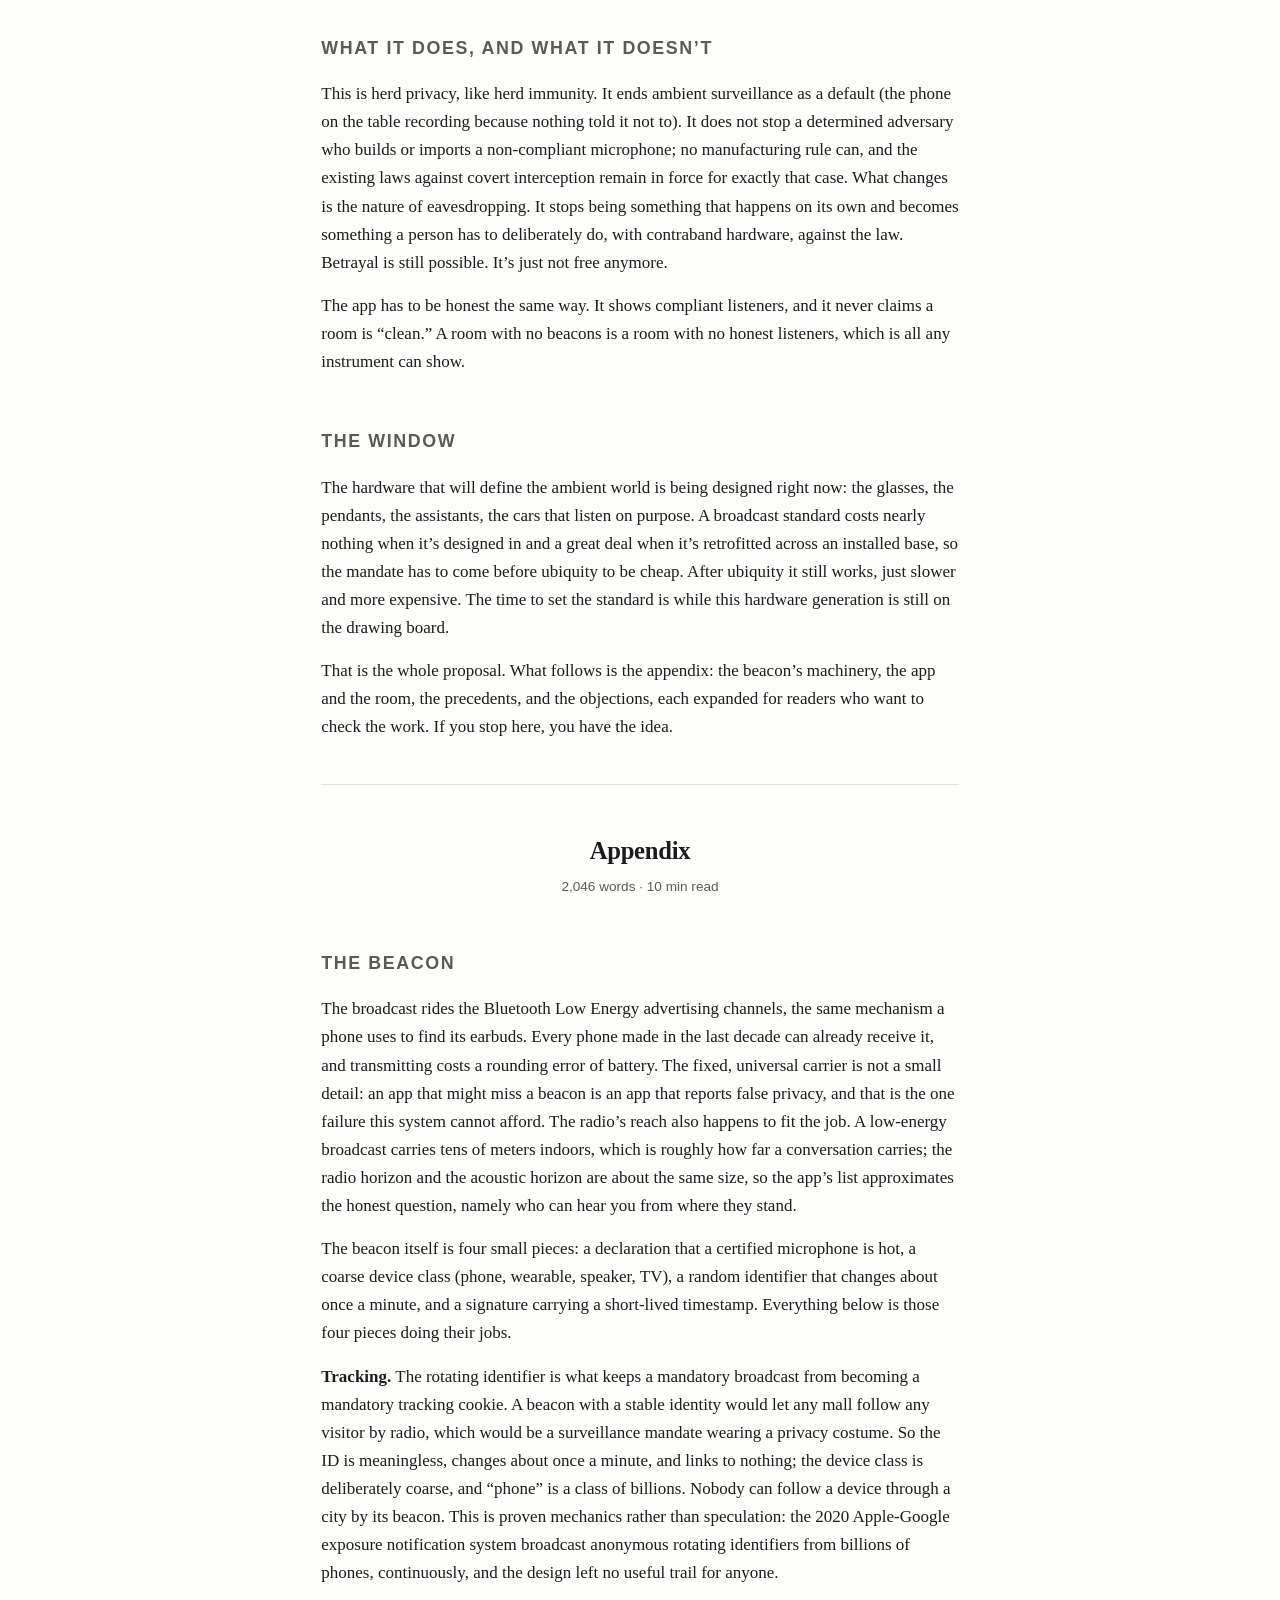
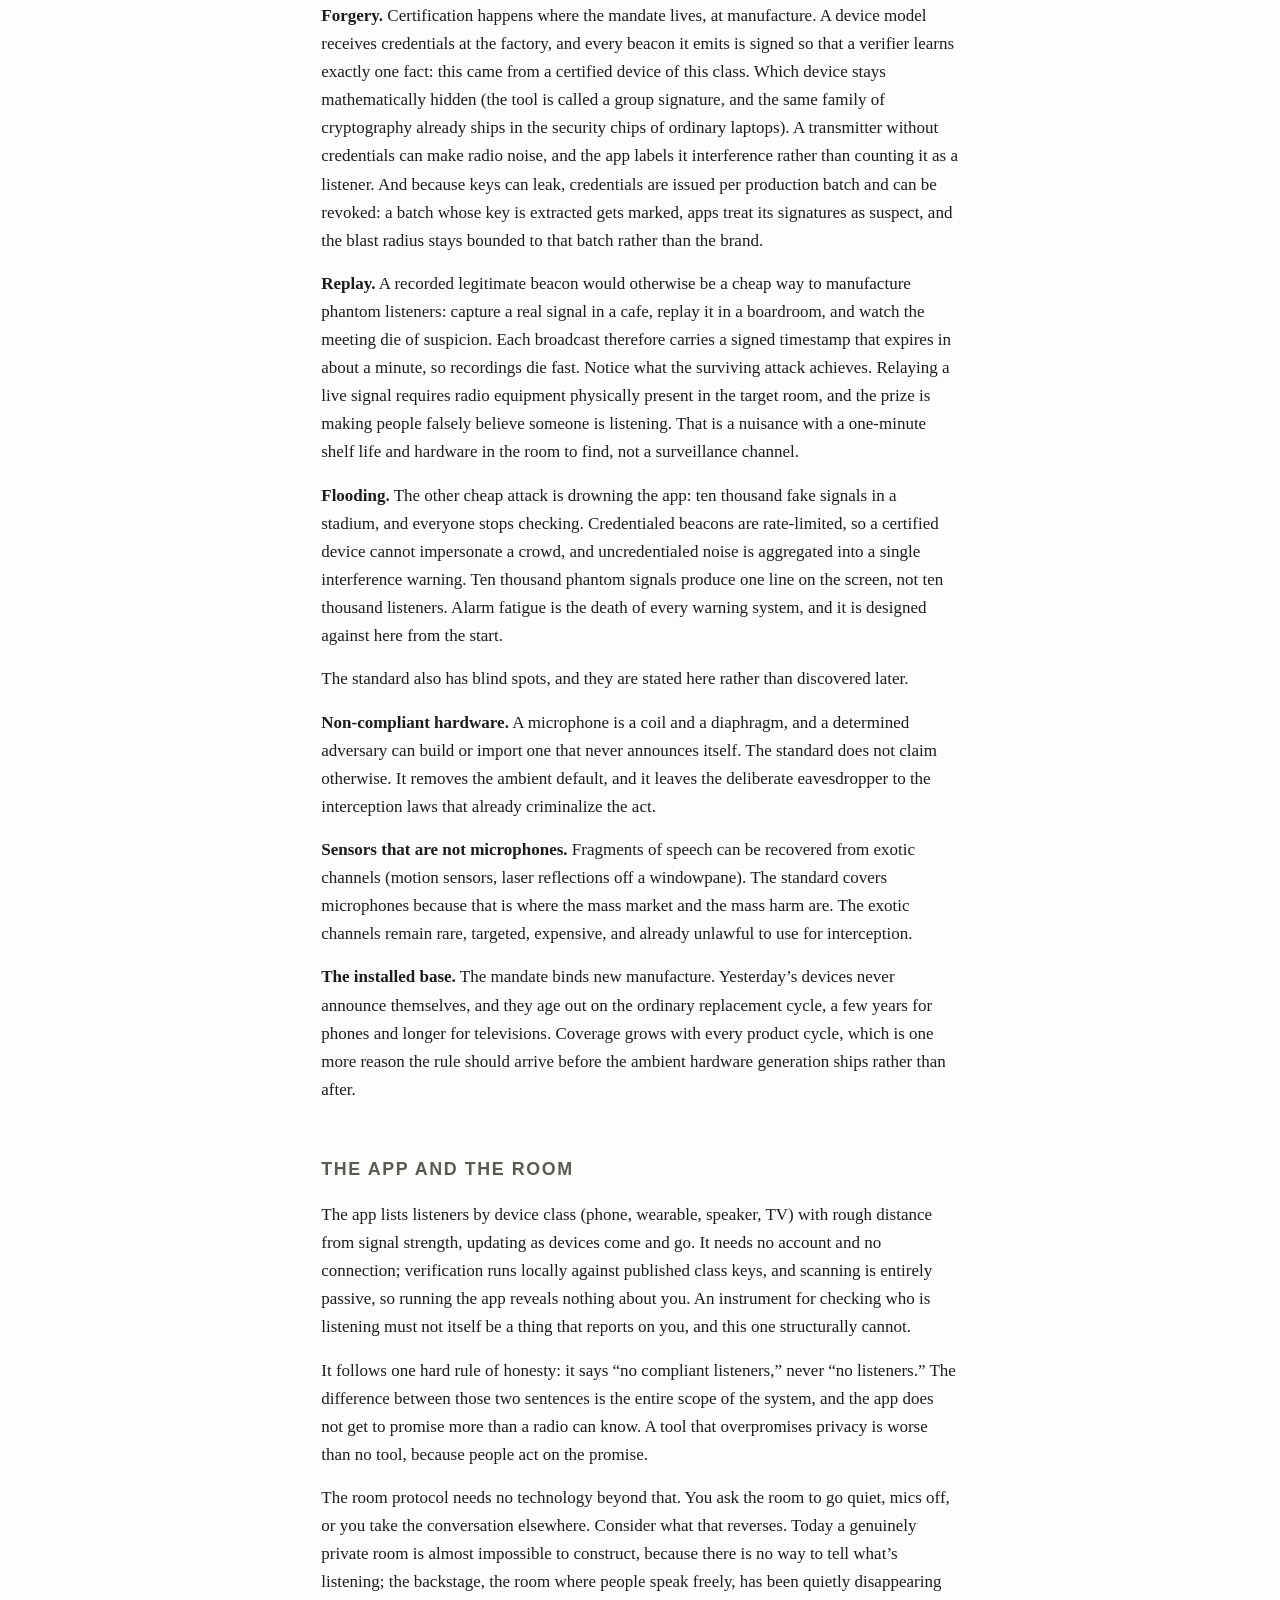
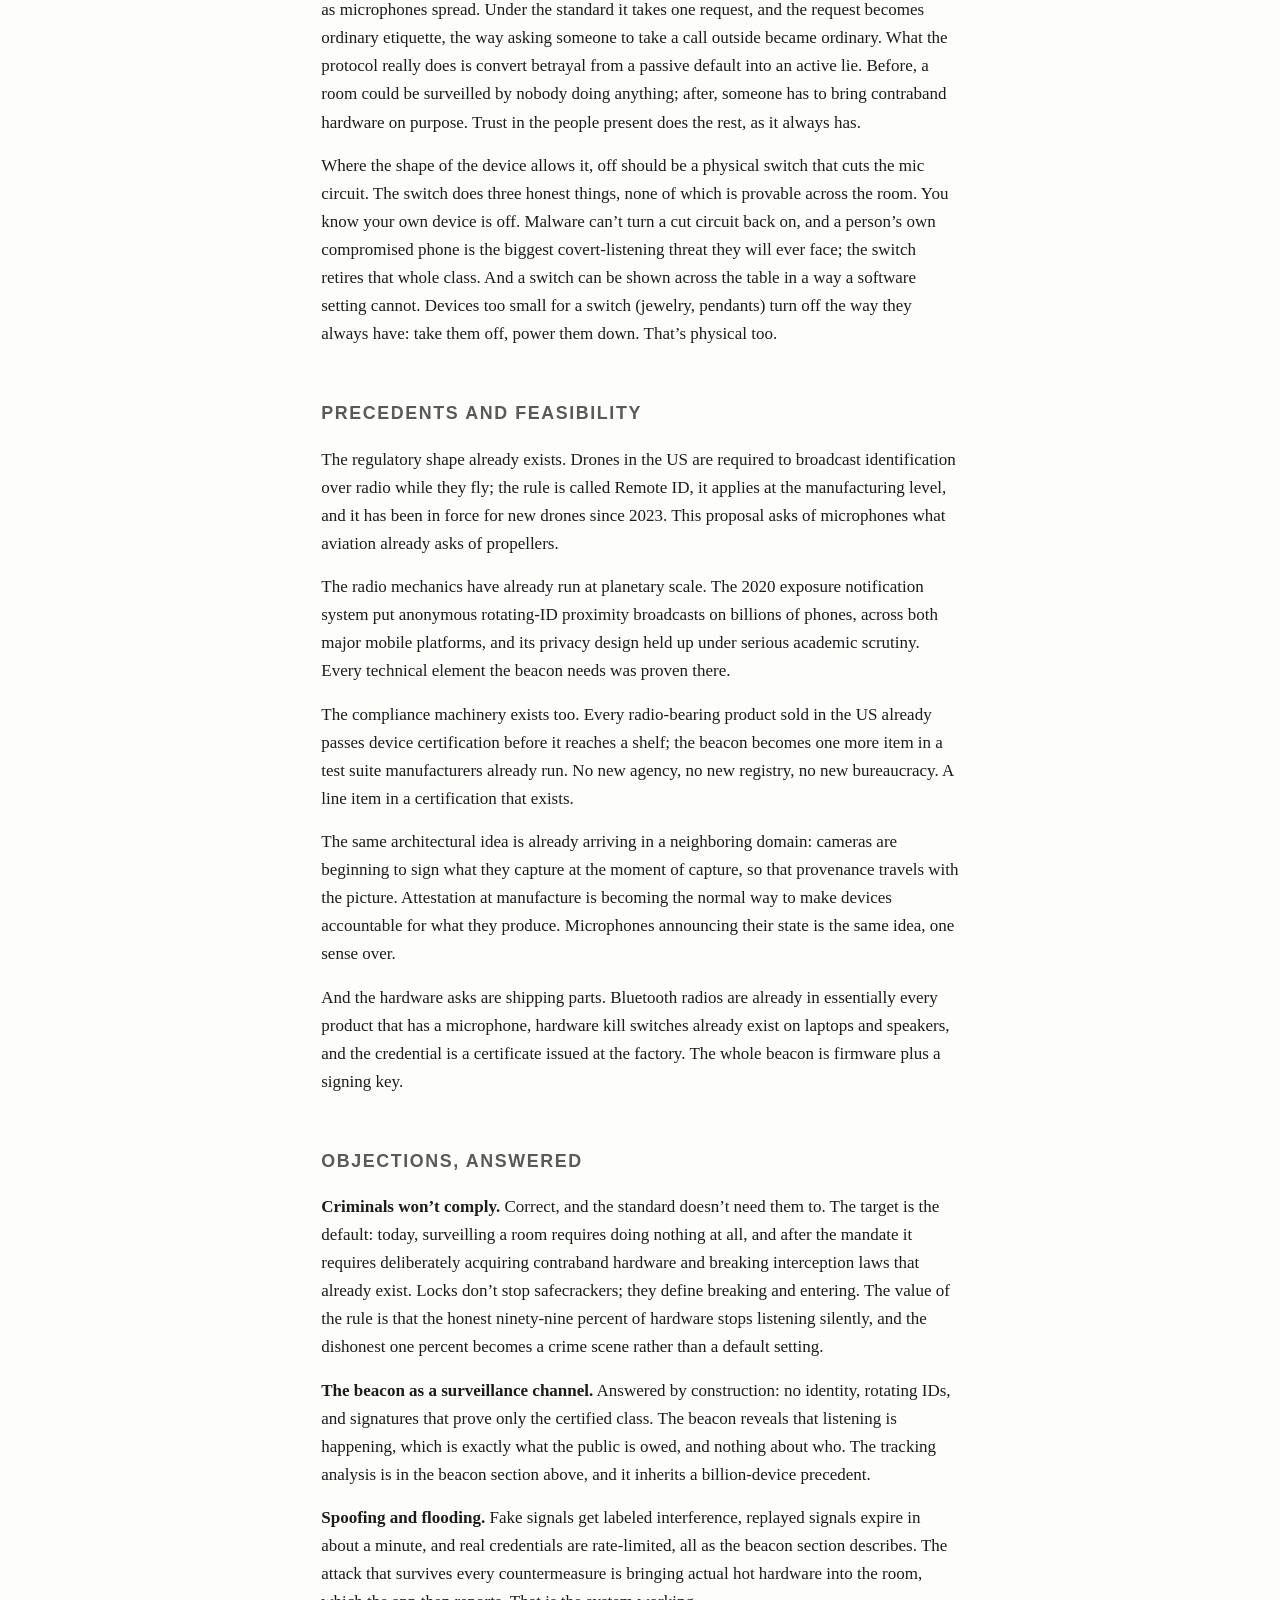
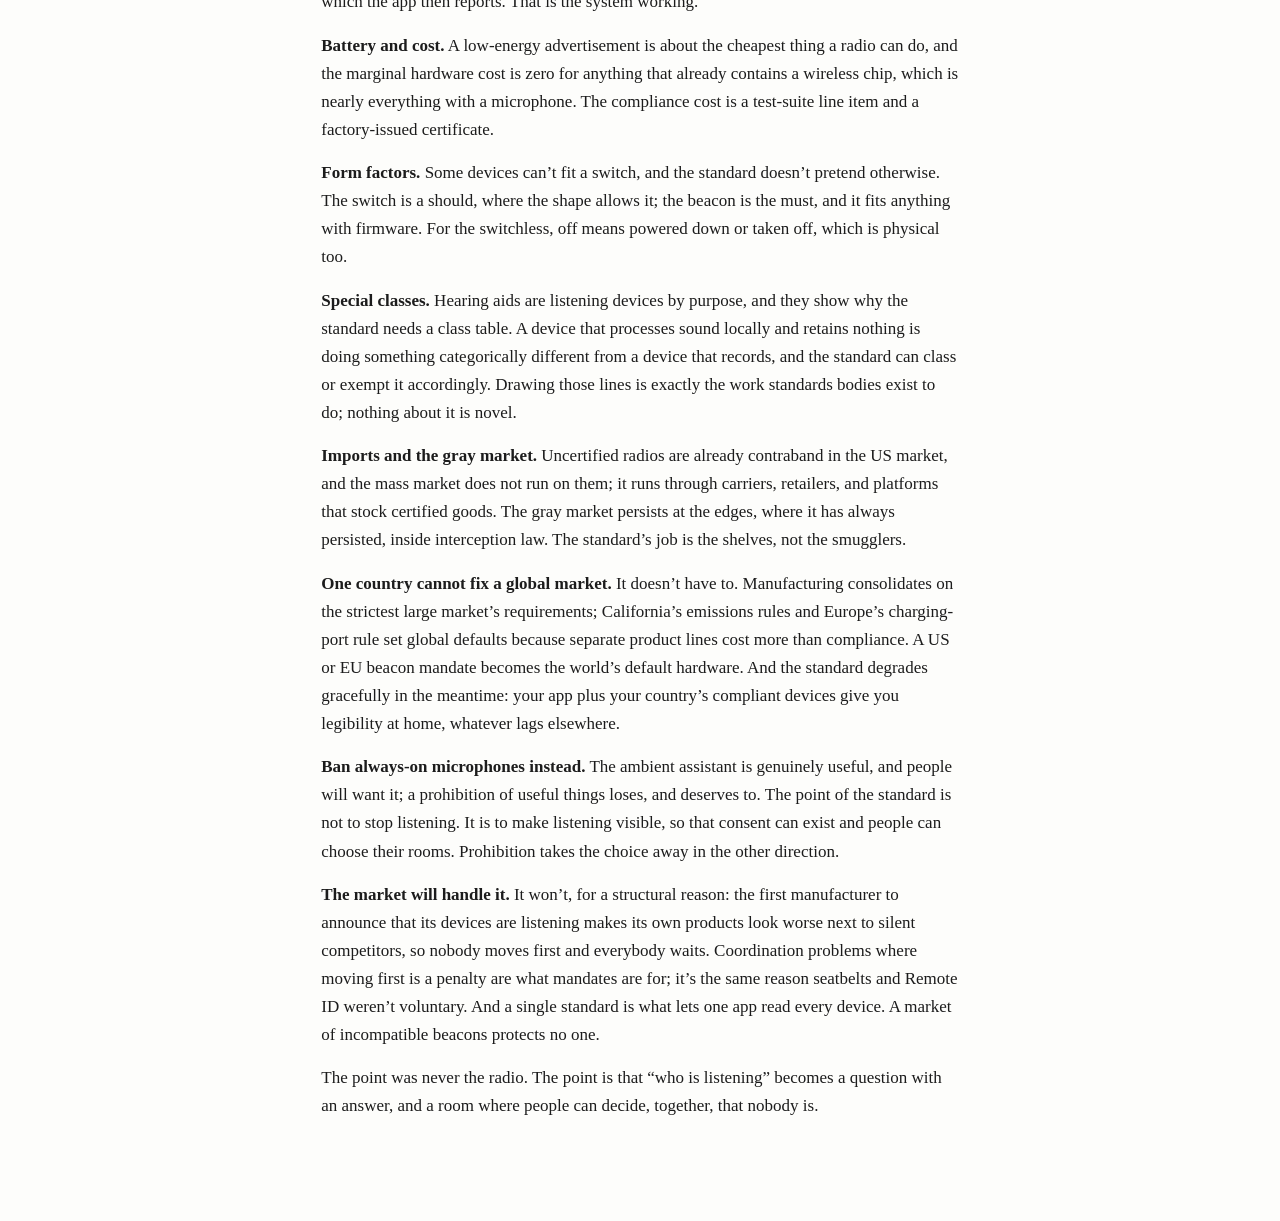
==== commit 82472214: "Byline symmetry: Leo Glisic Co-Authored-By: Claude Fable 5 <noreply@anthropic.com>" ====
--- a/hotmicstandard/index.html
+++ b/hotmicstandard/index.html
@@ -25,7 +25,7 @@
 
   <div class="pagehead">
     <h1>The Hot Mic Standard</h1>
-    <p class="meta">co-written by Leo and Fable Morrow</p>
+    <p class="meta">co-written by Leo Glisic and Fable Morrow</p>
     <p class="meta">Aug. 31, 2026</p>
   </div>
 
